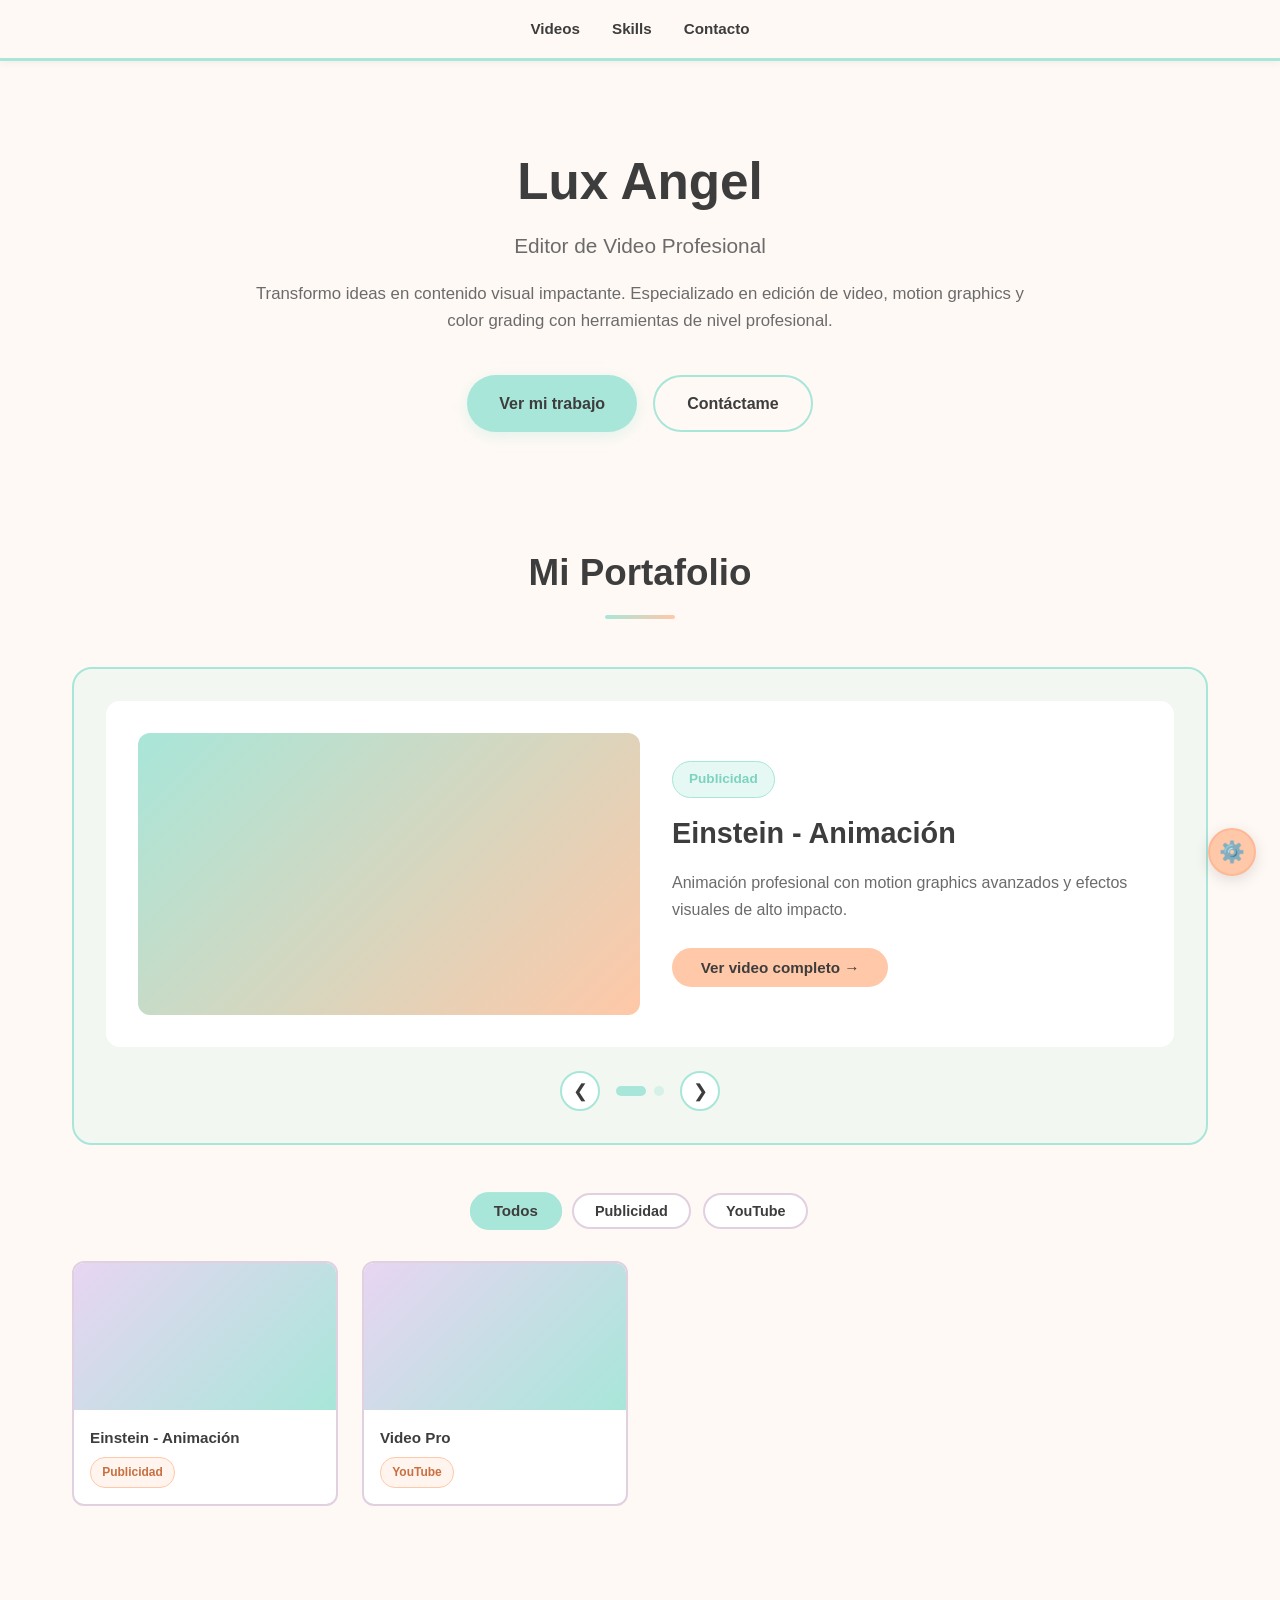
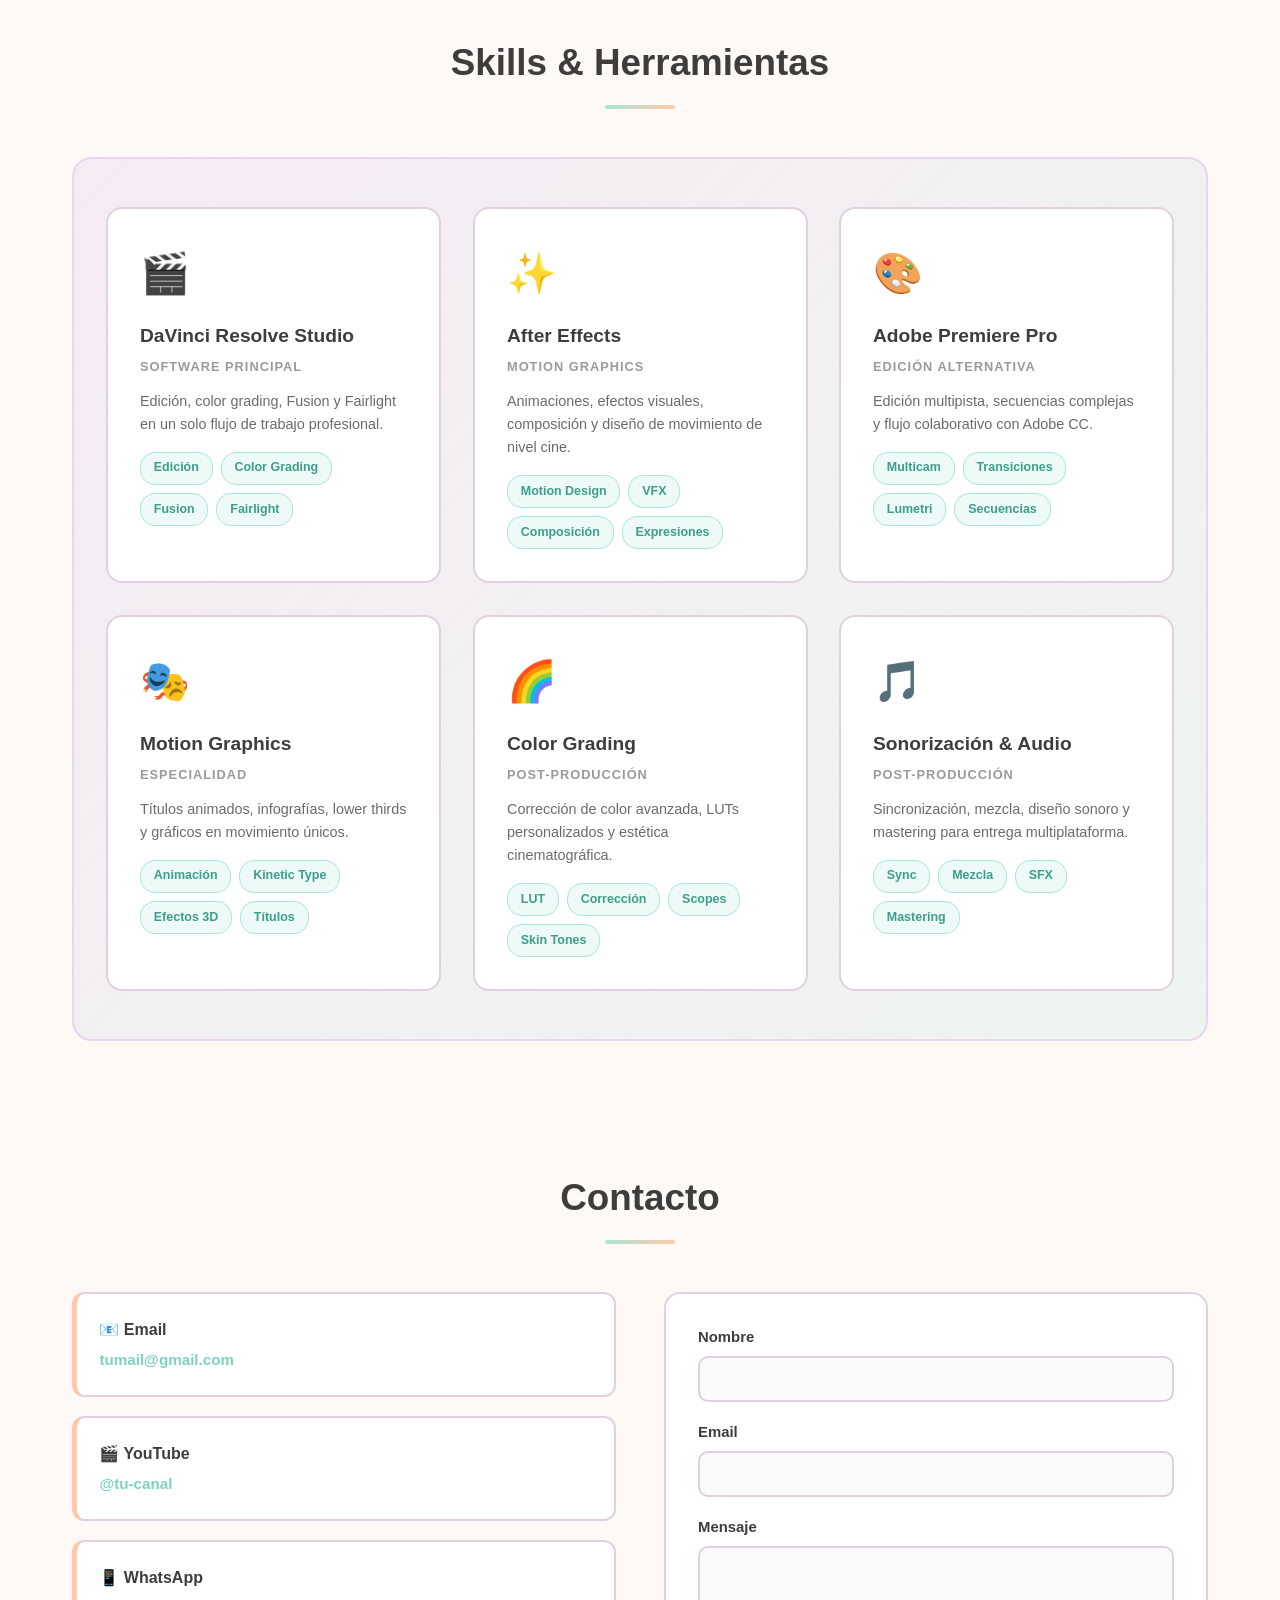
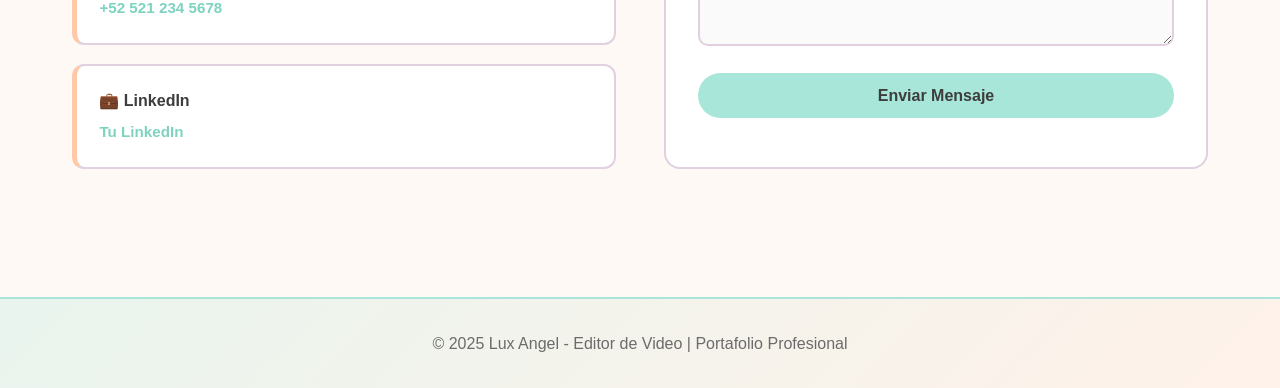
==== Portafolio/Codigo/index.html @ 05aa36b7 "Add files via upload" ====
<!DOCTYPE html>
<html lang="es">
<head>
    <meta charset="UTF-8">
    <meta name="viewport" content="width=device-width, initial-scale=1.0">
    <title>Lux Angel - Editor de Video | Portafolio</title>
    <style>
        * { margin: 0; padding: 0; box-sizing: border-box; }

        :root {
            --mint: #a8e6d9;
            --mint-dark: #7dd3c0;
            --peach: #ffc8a8;
            --peach-dark: #ffb896;
            --lavender: #e8d5f2;
            --lavender-dark: #d4b5e8;
            --text: #3d3d3d;
            --text-light: #6b6b6b;
            --text-lighter: #9a9a9a;
            --border: #e0d0e0;
            --white: #ffffff;
            --bg: #fff9f5;
        }

        html { scroll-behavior: smooth; }

        body {
            font-family: 'Segoe UI', Tahoma, Geneva, Verdana, sans-serif;
            background: var(--bg);
            color: var(--text);
            line-height: 1.6;
        }

        /* ANIMACIONES */
        @keyframes fadeInUp {
            from { opacity: 0; transform: translateY(40px); }
            to   { opacity: 1; transform: translateY(0); }
        }
        @keyframes fadeInLeft {
            from { opacity: 0; transform: translateX(-40px); }
            to   { opacity: 1; transform: translateX(0); }
        }
        @keyframes scaleIn {
            from { opacity: 0; transform: scale(0.85); }
            to   { opacity: 1; transform: scale(1); }
        }
        @keyframes float {
            0%, 100% { transform: translateY(0); }
            50%       { transform: translateY(-8px); }
        }
        @keyframes slideDown {
            from { transform: translateY(-100%); opacity: 0; }
            to   { transform: translateY(0);     opacity: 1; }
        }

        .anim-up    { opacity: 0; }
        .anim-left  { opacity: 0; }
        .anim-scale { opacity: 0; }
        .anim-up.visible    { animation: fadeInUp  0.7s ease-out forwards; }
        .anim-left.visible  { animation: fadeInLeft 0.7s ease-out forwards; }
        .anim-scale.visible { animation: scaleIn   0.7s ease-out forwards; }

        /* NAV */
        nav {
            position: sticky; top: 0;
            background: rgba(255,249,245,0.97);
            backdrop-filter: blur(10px);
            padding: 1rem 2rem;
            border-bottom: 3px solid var(--mint);
            z-index: 200;
            box-shadow: 0 2px 8px rgba(0,0,0,0.05);
            animation: slideDown 0.5s ease-out;
        }
        nav ul { list-style: none; display: flex; gap: 2rem; max-width: 1100px; margin: 0 auto; justify-content: center; flex-wrap: wrap; }
        nav a { text-decoration: none; color: var(--text); font-weight: 600; font-size: 0.95rem; position: relative; transition: color 0.3s; }
        nav a:hover { color: var(--mint-dark); }
        nav a::after { content: ''; position: absolute; bottom: -6px; left: 0; width: 0; height: 3px; background: var(--mint-dark); transition: width 0.3s; border-radius: 2px; }
        nav a:hover::after { width: 100%; }

        /* HERO */
        .hero { padding: 5rem 2rem 3rem; text-align: center; max-width: 860px; margin: 0 auto; }
        .hero h1 { font-size: 3.2rem; font-weight: 700; color: var(--text); margin-bottom: 0.4rem; animation: fadeInUp 0.8s ease-out; }
        .hero .subtitle { font-size: 1.3rem; color: var(--text-light); margin-bottom: 1.2rem; animation: fadeInUp 0.8s 0.1s ease-out backwards; }
        .hero p { font-size: 1.05rem; color: var(--text-light); margin-bottom: 2.5rem; animation: fadeInUp 0.8s 0.2s ease-out backwards; }
        .cta-buttons { display: flex; gap: 1rem; justify-content: center; flex-wrap: wrap; animation: fadeInUp 0.8s 0.3s ease-out backwards; }

        .btn { padding: 0.85rem 2rem; border: none; border-radius: 50px; font-size: 1rem; font-weight: 600; cursor: pointer; text-decoration: none; transition: all 0.3s; display: inline-flex; align-items: center; gap: 0.5rem; }
        .btn-primary { background: var(--mint); color: var(--text); box-shadow: 0 4px 15px rgba(168,230,217,0.35); }
        .btn-primary:hover { background: var(--mint-dark); transform: translateY(-3px); box-shadow: 0 8px 25px rgba(125,211,192,0.45); }
        .btn-secondary { background: transparent; border: 2px solid var(--mint); color: var(--text); }
        .btn-secondary:hover { background: var(--mint); transform: translateY(-3px); }

        /* SECCIONES */
        .section-wrap { padding: 4rem 2rem; max-width: 1200px; margin: 0 auto; }
        .section-wrap h2 { font-size: 2.3rem; font-weight: 700; text-align: center; margin-bottom: 3rem; position: relative; padding-bottom: 1rem; color: var(--text); }
        .section-wrap h2::after { content: ''; position: absolute; bottom: 0; left: 50%; transform: translateX(-50%); width: 70px; height: 4px; background: linear-gradient(90deg, var(--mint), var(--peach)); border-radius: 2px; }

        /* SLIDER */
        .slider-container { background: rgba(168,230,217,0.15); border-radius: 20px; padding: 2rem; border: 2px solid var(--mint); margin-bottom: 3rem; }
        .slider-wrapper { overflow: hidden; border-radius: 14px; background: var(--white); }
        .slider { display: flex; transition: transform 0.6s cubic-bezier(0.34,1.2,0.64,1); }
        .slide { min-width: 100%; padding: 2rem; display: flex; gap: 2rem; align-items: center; }

        .slide-media {
            flex: 0 0 50%;
            border-radius: 12px;
            overflow: hidden;
            aspect-ratio: 16/9;
            background: linear-gradient(135deg, var(--mint), var(--peach));
            position: relative;
        }
        .slide-media video,
        .slide-media img {
            width: 100%; height: 100%; object-fit: cover;
            display: block;
        }

        .slide-content { flex: 1; }
        .slide-category { display: inline-block; padding: 0.4rem 1rem; background: rgba(168,230,217,0.3); color: var(--mint-dark); border-radius: 20px; font-size: 0.85rem; font-weight: 600; margin-bottom: 0.8rem; border: 1px solid var(--mint); animation: float 2.5s ease-in-out infinite; }
        .slide-title { font-size: 1.8rem; font-weight: 700; color: var(--text); margin-bottom: 0.8rem; }
        .slide-desc { font-size: 1rem; color: var(--text-light); margin-bottom: 1.5rem; line-height: 1.7; }
        .slide-btn { padding: 0.7rem 1.8rem; background: var(--peach); color: var(--text); border: none; border-radius: 50px; cursor: pointer; font-weight: 600; transition: all 0.3s; text-decoration: none; display: inline-block; font-size: 0.95rem; }
        .slide-btn:hover { background: var(--peach-dark); transform: translateY(-3px); box-shadow: 0 6px 20px rgba(255,200,168,0.35); }

        .slider-controls { display: flex; gap: 1rem; justify-content: center; align-items: center; margin-top: 1.5rem; }
        .s-btn { width: 40px; height: 40px; border: 2px solid var(--mint); background: var(--white); border-radius: 50%; cursor: pointer; font-size: 1.1rem; color: var(--text); transition: all 0.3s; display: flex; align-items: center; justify-content: center; }
        .s-btn:hover { background: var(--mint); transform: scale(1.1); }
        .dots { display: flex; gap: 0.5rem; }
        .dot { width: 10px; height: 10px; border-radius: 50%; background: rgba(168,230,217,0.4); cursor: pointer; transition: all 0.3s; }
        .dot.active { background: var(--mint); width: 30px; border-radius: 5px; }

        /* FILTROS */
        .filters { display: flex; gap: 0.8rem; justify-content: center; flex-wrap: wrap; margin-bottom: 2rem; }
        .filter-btn { padding: 0.5rem 1.3rem; border: 2px solid var(--border); background: var(--white); border-radius: 25px; cursor: pointer; font-weight: 600; color: var(--text); transition: all 0.3s; font-size: 0.9rem; }
        .filter-btn:hover, .filter-btn.active { background: var(--mint); border-color: var(--mint); transform: scale(1.05); }

        /* GRID VIDEOS */
        .videos-grid { display: grid; grid-template-columns: repeat(auto-fill, minmax(250px, 1fr)); gap: 1.5rem; }
        .video-card { background: var(--white); border-radius: 12px; overflow: hidden; cursor: pointer; transition: all 0.35s; border: 2px solid var(--border); }
        .video-card:hover { transform: translateY(-6px); border-color: var(--peach); box-shadow: 0 12px 28px rgba(255,200,168,0.25); }
        .card-media { width: 100%; aspect-ratio: 16/9; background: linear-gradient(135deg, var(--lavender), var(--mint)); overflow: hidden; position: relative; }
        .card-media video,
        .card-media img { width: 100%; height: 100%; object-fit: cover; display: block; transition: transform 0.4s ease; pointer-events: none; }
        .video-card:hover .card-media video,
        .video-card:hover .card-media img { transform: scale(1.07); }
        .card-play { position: absolute; inset: 0; display: flex; align-items: center; justify-content: center; background: rgba(0,0,0,0); transition: background 0.3s; }
        .card-play::after { content: '▶'; font-size: 2rem; color: white; opacity: 0; transition: all 0.3s cubic-bezier(0.34,1.56,0.64,1); transform: scale(0.5); }
        .video-card:hover .card-play { background: rgba(0,0,0,0.25); }
        .video-card:hover .card-play::after { opacity: 1; transform: scale(1); }
        .card-info { padding: 1rem; }
        .card-title { font-weight: 600; color: var(--text); margin-bottom: 0.4rem; font-size: 0.95rem; }
        .card-tag { display: inline-block; padding: 0.3rem 0.7rem; background: rgba(255,200,168,0.2); color: #c87040; border-radius: 15px; font-size: 0.75rem; font-weight: 600; border: 1px solid var(--peach); }

        /* SKILLS */
        .skills-bg { background: linear-gradient(135deg, rgba(232,213,242,0.4), rgba(168,230,217,0.2)); border-radius: 20px; padding: 3rem 2rem; border: 2px solid var(--lavender); }
        .skills-grid { display: grid; grid-template-columns: repeat(auto-fit, minmax(270px, 1fr)); gap: 2rem; }
        .skill-card { background: var(--white); padding: 2rem; border-radius: 16px; border: 2px solid var(--border); transition: all 0.3s; }
        .skill-card:hover { transform: translateY(-8px); border-color: var(--lavender-dark); box-shadow: 0 12px 30px rgba(232,213,242,0.4); }
        .sk-icon { font-size: 2.5rem; margin-bottom: 1rem; display: inline-block; animation: float 3s ease-in-out infinite; }
        .sk-title { font-size: 1.2rem; font-weight: 700; color: var(--text); margin-bottom: 0.3rem; }
        .sk-type { font-size: 0.8rem; color: var(--text-lighter); text-transform: uppercase; letter-spacing: 1px; margin-bottom: 0.8rem; font-weight: 600; }
        .sk-desc { color: var(--text-light); font-size: 0.9rem; line-height: 1.6; }
        .tool-list { display: flex; flex-wrap: wrap; gap: 0.5rem; margin-top: 1rem; }
        .tool-tag { background: rgba(168,230,217,0.2); color: #3d9e8a; padding: 0.35rem 0.8rem; border-radius: 15px; font-size: 0.78rem; font-weight: 600; border: 1px solid var(--mint); }

        /* CONTACTO */
        .contact-grid { display: grid; grid-template-columns: 1fr 1fr; gap: 3rem; }
        .contact-list { display: flex; flex-direction: column; gap: 1.2rem; }
        .contact-item { background: var(--white); padding: 1.4rem; border-radius: 12px; border: 2px solid var(--border); border-left: 5px solid var(--peach); transition: all 0.3s; }
        .contact-item:hover { transform: translateX(8px); box-shadow: 0 6px 16px rgba(255,200,168,0.2); }
        .contact-item h3 { color: var(--text); font-size: 1rem; margin-bottom: 0.3rem; }
        .contact-item a { color: var(--mint-dark); text-decoration: none; font-weight: 600; font-size: 0.95rem; }
        .contact-form { background: var(--white); padding: 2rem; border-radius: 16px; border: 2px solid var(--border); }
        .fg { margin-bottom: 1.2rem; }
        .fg label { display: block; margin-bottom: 0.4rem; color: var(--text); font-weight: 600; font-size: 0.93rem; }
        .fg input, .fg textarea { width: 100%; padding: 0.8rem; border: 2px solid var(--border); border-radius: 10px; font-family: inherit; font-size: 0.93rem; background: #fafafa; color: var(--text); transition: all 0.3s; }
        .fg input:focus, .fg textarea:focus { outline: none; border-color: var(--mint); background: white; box-shadow: 0 0 0 3px rgba(168,230,217,0.2); }
        .fg textarea { resize: vertical; min-height: 100px; }
        .form-submit { width: 100%; padding: 0.85rem; background: var(--mint); color: var(--text); border: none; border-radius: 50px; font-weight: 700; cursor: pointer; font-size: 1rem; transition: all 0.3s; }
        .form-submit:hover { background: var(--mint-dark); transform: translateY(-2px); box-shadow: 0 8px 20px rgba(125,211,192,0.3); }

        /* MODAL */
        .modal-overlay { display: none; position: fixed; inset: 0; background: rgba(0,0,0,0.65); z-index: 500; align-items: center; justify-content: center; padding: 1rem; backdrop-filter: blur(4px); }
        .modal-overlay.active { display: flex; animation: fadeInUp 0.35s ease-out; }
        .modal-box { background: var(--white); border-radius: 16px; max-width: 780px; width: 100%; max-height: 90vh; overflow-y: auto; padding: 2rem; box-shadow: 0 24px 60px rgba(0,0,0,0.2); animation: scaleIn 0.4s cubic-bezier(0.34,1.2,0.64,1); }
        .modal-media { width: 100%; aspect-ratio: 16/9; border-radius: 12px; overflow: hidden; margin-bottom: 1.5rem; background: #000; }
        .modal-media video, .modal-media img { width: 100%; height: 100%; object-fit: cover; display: block; }
        .modal-title { font-size: 1.6rem; font-weight: 700; color: var(--text); margin-bottom: 0.6rem; }
        .modal-desc { color: var(--text-light); margin-bottom: 1.5rem; line-height: 1.7; }
        .modal-btns { display: flex; gap: 1rem; flex-wrap: wrap; }
        .btn-close { background: rgba(168,230,217,0.2); color: var(--text); border: 2px solid var(--mint); }
        .btn-close:hover { background: var(--mint); }

        /* FOOTER */
        footer { background: linear-gradient(135deg, rgba(168,230,217,0.25), rgba(255,200,168,0.15)); border-top: 2px solid var(--mint); text-align: center; padding: 2rem; margin-top: 4rem; }
        footer p { color: var(--text-light); font-weight: 500; }

        /* ADMIN TRIGGER */
        .admin-trigger { position: fixed; bottom: 1.5rem; right: 1.5rem; z-index: 300; width: 48px; height: 48px; border-radius: 50%; background: var(--peach); border: 2px solid var(--peach-dark); cursor: pointer; font-size: 1.3rem; display: flex; align-items: center; justify-content: center; box-shadow: 0 4px 15px rgba(0,0,0,0.12); transition: all 0.3s; }
        .admin-trigger:hover { transform: scale(1.1); background: var(--peach-dark); }

        /* ADMIN OVERLAY */
        .admin-overlay { display: none; position: fixed; inset: 0; background: rgba(0,0,0,0.55); z-index: 400; align-items: center; justify-content: center; padding: 1rem; backdrop-filter: blur(4px); }
        .admin-overlay.active { display: flex; animation: fadeInUp 0.35s ease-out; }
        .admin-box { background: var(--white); border-radius: 20px; width: 100%; max-width: 620px; max-height: 90vh; overflow-y: auto; box-shadow: 0 24px 60px rgba(0,0,0,0.2); animation: scaleIn 0.4s cubic-bezier(0.34,1.2,0.64,1); }
        .admin-header { padding: 1.5rem 2rem; border-bottom: 2px solid var(--border); display: flex; align-items: center; justify-content: space-between; background: linear-gradient(135deg, rgba(168,230,217,0.2), rgba(255,200,168,0.15)); border-radius: 20px 20px 0 0; }
        .admin-header h3 { font-size: 1.2rem; font-weight: 700; color: var(--text); }
        .admin-close { background: none; border: none; font-size: 1.5rem; cursor: pointer; color: var(--text-light); transition: color 0.2s; line-height: 1; }
        .admin-close:hover { color: var(--text); }
        .admin-body { padding: 2rem; }

        /* LOGIN */
        .login-form { text-align: center; }
        .login-form p { color: var(--text-light); margin-bottom: 1.5rem; font-size: 0.95rem; }
        .login-form input { width: 100%; padding: 0.85rem; border: 2px solid var(--border); border-radius: 10px; font-size: 1rem; text-align: center; letter-spacing: 3px; margin-bottom: 1rem; color: var(--text); background: #fafafa; transition: all 0.3s; }
        .login-form input:focus { outline: none; border-color: var(--mint); background: white; }
        .login-error { color: #e05a5a; font-size: 0.9rem; margin-bottom: 1rem; display: none; }

        /* TABS ADMIN */
        .admin-tabs { display: flex; border-bottom: 2px solid var(--border); margin-bottom: 1.5rem; }
        .admin-tab { padding: 0.7rem 1.2rem; border: none; background: none; cursor: pointer; font-weight: 600; font-size: 0.9rem; color: var(--text-light); border-bottom: 3px solid transparent; margin-bottom: -2px; transition: all 0.2s; }
        .admin-tab.active { color: var(--mint-dark); border-bottom-color: var(--mint-dark); }

        /* FORMULARIO AGREGAR VIDEO */
        .add-form .fg { margin-bottom: 1.1rem; }
        .add-form label { display: block; margin-bottom: 0.4rem; font-weight: 600; font-size: 0.9rem; color: var(--text); }
        .add-form input, .add-form select, .add-form textarea { width: 100%; padding: 0.75rem; border: 2px solid var(--border); border-radius: 10px; font-family: inherit; font-size: 0.93rem; color: var(--text); background: #fafafa; transition: all 0.3s; }
        .add-form input:focus, .add-form select:focus, .add-form textarea:focus { outline: none; border-color: var(--mint); background: white; }
        .add-form textarea { min-height: 80px; resize: vertical; }
        .add-form .hint { font-size: 0.8rem; color: var(--text-lighter); margin-top: 0.3rem; }
        .btn-add { width: 100%; padding: 0.85rem; background: var(--mint); color: var(--text); border: none; border-radius: 50px; font-weight: 700; cursor: pointer; font-size: 1rem; margin-top: 0.5rem; transition: all 0.3s; }
        .btn-add:hover { background: var(--mint-dark); transform: translateY(-2px); }
        .success-msg { background: rgba(168,230,217,0.3); border: 2px solid var(--mint); border-radius: 10px; padding: 1rem; text-align: center; color: #2d7d6a; font-weight: 600; margin-top: 1rem; display: none; }

        /* LISTA DE VIDEOS EN ADMIN */
        .admin-video-list { display: flex; flex-direction: column; gap: 1rem; }
        .admin-video-item { display: flex; gap: 1rem; align-items: center; padding: 1rem; border: 2px solid var(--border); border-radius: 12px; background: #fafafa; transition: all 0.2s; }
        .admin-video-item:hover { border-color: var(--peach); background: white; }
        .admin-thumb { width: 80px; height: 50px; border-radius: 8px; overflow: hidden; background: linear-gradient(135deg, var(--mint), var(--peach)); flex-shrink: 0; }
        .admin-thumb img, .admin-thumb video { width: 100%; height: 100%; object-fit: cover; display: block; }
        .admin-video-info { flex: 1; min-width: 0; }
        .admin-video-title { font-weight: 600; font-size: 0.9rem; color: var(--text); white-space: nowrap; overflow: hidden; text-overflow: ellipsis; }
        .admin-video-cat { font-size: 0.78rem; color: var(--text-lighter); margin-top: 0.2rem; }
        .btn-delete { background: none; border: 2px solid #f0a0a0; border-radius: 8px; padding: 0.4rem 0.8rem; color: #c05050; font-size: 0.8rem; font-weight: 600; cursor: pointer; flex-shrink: 0; transition: all 0.2s; }
        .btn-delete:hover { background: #fee; border-color: #d05050; }
        .empty-state { text-align: center; color: var(--text-lighter); padding: 2rem; font-size: 0.95rem; }

        /* TIPO VIDEO TABS */
        .type-tabs { display: flex; gap: 0.5rem; margin-bottom: 1rem; }
        .type-tab { flex: 1; padding: 0.6rem; border: 2px solid var(--border); background: white; border-radius: 10px; cursor: pointer; font-weight: 600; font-size: 0.85rem; color: var(--text-light); transition: all 0.2s; text-align: center; }
        .type-tab.active { border-color: var(--mint); background: rgba(168,230,217,0.2); color: var(--mint-dark); }
        .type-section { display: none; }
        .type-section.active { display: block; }

        /* RESPONSIVE */
        @media (max-width: 768px) {
            .hero h1 { font-size: 2.2rem; }
            .slide { flex-direction: column; }
            .slide-media { flex: 0 0 100%; }
            .contact-grid { grid-template-columns: 1fr; }
            .section-wrap h2 { font-size: 1.8rem; }
            nav ul { gap: 1rem; }
        }
    </style>
</head>
<body>

<nav>
    <ul>
        <li><a href="#videos">Videos</a></li>
        <li><a href="#skills">Skills</a></li>
        <li><a href="#contacto">Contacto</a></li>
    </ul>
</nav>

<!-- HERO -->
<div class="hero">
    <h1>Lux Angel</h1>
    <p class="subtitle">Editor de Video Profesional</p>
    <p>Transformo ideas en contenido visual impactante. Especializado en edición de video, motion graphics y color grading con herramientas de nivel profesional.</p>
    <div class="cta-buttons">
        <a href="#videos" class="btn btn-primary">Ver mi trabajo</a>
        <a href="#contacto" class="btn btn-secondary">Contáctame</a>
    </div>
</div>

<!-- PORTAFOLIO -->
<div class="section-wrap" id="videos">
    <h2 class="anim-up">Mi Portafolio</h2>

    <!-- SLIDER -->
    <div class="slider-container anim-up">
        <div class="slider-wrapper">
            <div class="slider" id="slider"></div>
        </div>
        <div class="slider-controls">
            <button class="s-btn" id="prevBtn">❮</button>
            <div class="dots" id="dots"></div>
            <button class="s-btn" id="nextBtn">❯</button>
        </div>
    </div>

    <!-- GRID -->
    <div class="filters" id="filters"></div>
    <div class="videos-grid" id="videosGrid"></div>
</div>

<!-- SKILLS -->
<div class="section-wrap" id="skills">
    <h2 class="anim-up">Skills & Herramientas</h2>
    <div class="skills-bg">
        <div class="skills-grid" id="skillsGrid"></div>
    </div>
</div>

<!-- CONTACTO -->
<div class="section-wrap" id="contacto">
    <h2 class="anim-up">Contacto</h2>
    <div class="contact-grid">
        <div class="contact-list">
            <div class="contact-item anim-left">
                <h3>📧 Email</h3>
                <a href="mailto:tumail@gmail.com">tumail@gmail.com</a>
            </div>
            <div class="contact-item anim-left">
                <h3>🎬 YouTube</h3>
                <a href="https://youtube.com" target="_blank">@tu-canal</a>
            </div>
            <div class="contact-item anim-left">
                <h3>📱 WhatsApp</h3>
                <a href="https://wa.me/525212345678" target="_blank">+52 521 234 5678</a>
            </div>
            <div class="contact-item anim-left">
                <h3>💼 LinkedIn</h3>
                <a href="https://linkedin.com" target="_blank">Tu LinkedIn</a>
            </div>
        </div>
        <form class="contact-form" id="contactForm">
            <div class="fg"><label>Nombre</label><input type="text" id="nombre" required></div>
            <div class="fg"><label>Email</label><input type="email" id="emailField" required></div>
            <div class="fg"><label>Mensaje</label><textarea id="mensaje" required></textarea></div>
            <button type="submit" class="form-submit">Enviar Mensaje</button>
        </form>
    </div>
</div>

<!-- MODAL -->
<div class="modal-overlay" id="modal">
    <div class="modal-box">
        <div class="modal-media" id="modalMedia"></div>
        <h2 class="modal-title" id="modalTitle"></h2>
        <p class="modal-desc" id="modalDesc"></p>
        <div class="modal-btns">
            <button class="btn btn-close" id="closeBtn">Cerrar</button>
        </div>
    </div>
</div>

<footer>
    <p>© 2025 Lux Angel - Editor de Video | Portafolio Profesional</p>
</footer>

<!-- BOTÓN ADMIN -->
<button class="admin-trigger" id="adminTrigger" title="Panel de administración">⚙️</button>

<!-- PANEL ADMIN -->
<div class="admin-overlay" id="adminOverlay">
    <div class="admin-box">
        <div class="admin-header">
            <h3 id="adminHeaderTitle">🔐 Panel de administración</h3>
            <button class="admin-close" id="adminClose">✕</button>
        </div>
        <div class="admin-body">
            <!-- LOGIN -->
            <div id="loginSection">
                <div class="login-form">
                    <p>Ingresa tu contraseña para administrar el portafolio</p>
                    <input type="password" id="pwdInput" placeholder="Contraseña">
                    <div class="login-error" id="loginError">Contraseña incorrecta. Intenta de nuevo.</div>
                    <button class="btn-add" id="loginBtn">Entrar</button>
                </div>
            </div>
            <!-- PANEL -->
            <div id="adminPanel" style="display:none;">
                <div class="admin-tabs">
                    <button class="admin-tab active" data-tab="add">➕ Agregar video</button>
                    <button class="admin-tab" data-tab="manage">🎬 Mis videos</button>
                </div>
                <!-- TAB AGREGAR -->
                <div id="tab-add">
                    <div class="type-tabs">
                        <div class="type-tab active" data-type="youtube">🔗 Link de YouTube</div>
                        <div class="type-tab" data-type="vimeo">🔗 Link de Vimeo</div>
                    </div>
                    <div class="type-section active" id="type-youtube">
                        <div class="add-form">
                            <div class="fg"><label>Link de YouTube</label><input type="url" id="ytUrl" placeholder="https://www.youtube.com/watch?v=..."><div class="hint">Pega el link completo de tu video</div></div>
                            <div class="fg"><label>Título</label><input type="text" id="ytTitle" placeholder="Ej: Campaña publicitaria 2025"></div>
                            <div class="fg"><label>Descripción</label><textarea id="ytDesc" placeholder="Describe brevemente el video..."></textarea></div>
                            <div class="fg"><label>Categoría</label><select id="ytCat"><option value="youtube">YouTube</option><option value="publicidad">Publicidad</option><option value="redes">Redes Sociales</option><option value="educativo">Educativo</option></select></div>
                            <button class="btn-add" id="addYtBtn">Agregar al portafolio ✓</button>
                            <div class="success-msg" id="ytSuccess">¡Video agregado! Ya aparece en tu portafolio.</div>
                        </div>
                    </div>
                    <div class="type-section" id="type-vimeo">
                        <div class="add-form">
                            <div class="fg"><label>Link de Vimeo</label><input type="url" id="vmUrl" placeholder="https://vimeo.com/..."><div class="hint">Pega el link completo de tu video</div></div>
                            <div class="fg"><label>Título</label><input type="text" id="vmTitle" placeholder="Ej: Motion graphics corporativo"></div>
                            <div class="fg"><label>Descripción</label><textarea id="vmDesc" placeholder="Describe brevemente el video..."></textarea></div>
                            <div class="fg"><label>Categoría</label><select id="vmCat"><option value="publicidad">Publicidad</option><option value="youtube">YouTube</option><option value="redes">Redes Sociales</option><option value="educativo">Educativo</option></select></div>
                            <button class="btn-add" id="addVmBtn">Agregar al portafolio ✓</button>
                            <div class="success-msg" id="vmSuccess">¡Video agregado! Ya aparece en tu portafolio.</div>
                        </div>
                    </div>
                </div>
                <!-- TAB ADMINISTRAR -->
                <div id="tab-manage" style="display:none;">
                    <div class="admin-video-list" id="adminVideoList"></div>
                </div>
            </div>
        </div>
    </div>
</div>

<script>
    // ─── DATOS ───────────────────────────────────────────────────────────────
    // Los videos locales se sirven desde la misma carpeta del HTML
    const videos = [
        {
            id: 1,
            title: 'Einstein - Animación',
            category: 'publicidad',
            src: 'einstein.mov',
            type: 'video',
            mime: 'video/quicktime',
            description: 'Animación profesional con motion graphics avanzados y efectos visuales de alto impacto.'
        },
        {
            id: 2,
            title: 'Video Pro',
            category: 'youtube',
            src: 'video_pro.mp4',
            type: 'video',
            mime: 'video/mp4',
            description: 'Producción audiovisual profesional con color grading, edición dinámica y sonorización.'
        }
    ];

    const skills = [
        { icon: '🎬', title: 'DaVinci Resolve Studio', type: 'Software Principal',   desc: 'Edición, color grading, Fusion y Fairlight en un solo flujo de trabajo profesional.', tools: ['Edición', 'Color Grading', 'Fusion', 'Fairlight'] },
        { icon: '✨', title: 'After Effects',           type: 'Motion Graphics',      desc: 'Animaciones, efectos visuales, composición y diseño de movimiento de nivel cine.', tools: ['Motion Design', 'VFX', 'Composición', 'Expresiones'] },
        { icon: '🎨', title: 'Adobe Premiere Pro',      type: 'Edición Alternativa',  desc: 'Edición multipista, secuencias complejas y flujo colaborativo con Adobe CC.', tools: ['Multicam', 'Transiciones', 'Lumetri', 'Secuencias'] },
        { icon: '🎭', title: 'Motion Graphics',         type: 'Especialidad',         desc: 'Títulos animados, infografías, lower thirds y gráficos en movimiento únicos.', tools: ['Animación', 'Kinetic Type', 'Efectos 3D', 'Títulos'] },
        { icon: '🌈', title: 'Color Grading',           type: 'Post-producción',      desc: 'Corrección de color avanzada, LUTs personalizados y estética cinematográfica.', tools: ['LUT', 'Corrección', 'Scopes', 'Skin Tones'] },
        { icon: '🎵', title: 'Sonorización & Audio',    type: 'Post-producción',      desc: 'Sincronización, mezcla, diseño sonoro y mastering para entrega multiplataforma.', tools: ['Sync', 'Mezcla', 'SFX', 'Mastering'] }
    ];

    const CATEGORIES = { todos: 'Todos', youtube: 'YouTube', publicidad: 'Publicidad', redes: 'Redes Sociales', educativo: 'Educativo' };

    let currentSlide = 0;

    // ─── HELPERS ─────────────────────────────────────────────────────────────
    function mediaEl(video, controls = false) {
        if (video.type === 'video') {
            return `<video ${controls ? 'controls' : ''} muted playsinline preload="metadata" style="width:100%;height:100%;object-fit:cover;display:block;">
                        <source src="${video.src}" type="${video.mime}">
                    </video>`;
        }
        return `<img src="${video.src}" alt="${video.title}" style="width:100%;height:100%;object-fit:cover;display:block;">`;
    }

    // ─── SLIDER ──────────────────────────────────────────────────────────────
    function renderSlider() {
        document.getElementById('slider').innerHTML = videos.map(v => `
            <div class="slide">
                <div class="slide-media">${mediaEl(v)}</div>
                <div class="slide-content">
                    <span class="slide-category">${CATEGORIES[v.category] || v.category}</span>
                    <h3 class="slide-title">${v.title}</h3>
                    <p class="slide-desc">${v.description}</p>
                    <button class="slide-btn" onclick="openModal(${v.id})">Ver video completo →</button>
                </div>
            </div>`).join('');

        document.getElementById('dots').innerHTML = videos.map((_, i) =>
            `<div class="dot ${i === 0 ? 'active' : ''}" data-i="${i}"></div>`).join('');

        updateSlider();
    }

    function updateSlider() {
        document.getElementById('slider').style.transform = `translateX(-${currentSlide * 100}%)`;
        document.querySelectorAll('.dot').forEach((d, i) => d.classList.toggle('active', i === currentSlide));
    }

    document.getElementById('nextBtn').onclick = () => { currentSlide = (currentSlide + 1) % videos.length; updateSlider(); };
    document.getElementById('prevBtn').onclick = () => { currentSlide = (currentSlide - 1 + videos.length) % videos.length; updateSlider(); };
    document.getElementById('dots').addEventListener('click', e => {
        if (e.target.dataset.i !== undefined) { currentSlide = +e.target.dataset.i; updateSlider(); }
    });

    // ─── FILTROS + GRID ───────────────────────────────────────────────────────
    function renderFilters() {
        const cats = ['todos', ...new Set(videos.map(v => v.category))];
        document.getElementById('filters').innerHTML = cats.map(c =>
            `<button class="filter-btn ${c === 'todos' ? 'active' : ''}" data-cat="${c}">${CATEGORIES[c] || c}</button>`
        ).join('');
    }

    function renderGrid(cat = 'todos') {
        const list = cat === 'todos' ? videos : videos.filter(v => v.category === cat);
        document.getElementById('videosGrid').innerHTML = list.map((v, i) => `
            <div class="video-card anim-scale" style="animation-delay:${i * 0.1}s" data-id="${v.id}">
                <div class="card-media">
                    ${mediaEl(v)}
                    <div class="card-play"></div>
                </div>
                <div class="card-info">
                    <div class="card-title">${v.title}</div>
                    <span class="card-tag">${CATEGORIES[v.category] || v.category}</span>
                </div>
            </div>`).join('');

        // Observar nuevas cards
        document.querySelectorAll('.anim-scale').forEach(el => observer.observe(el));
    }

    document.getElementById('filters').addEventListener('click', e => {
        const btn = e.target.closest('.filter-btn');
        if (!btn) return;
        document.querySelectorAll('.filter-btn').forEach(b => b.classList.remove('active'));
        btn.classList.add('active');
        renderGrid(btn.dataset.cat);
    });

    document.getElementById('videosGrid').addEventListener('click', e => {
        const card = e.target.closest('.video-card');
        if (card) openModal(+card.dataset.id);
    });

    // ─── MODAL ───────────────────────────────────────────────────────────────
    function openModal(id) {
        const v = videos.find(x => x.id === id);
        if (!v) return;
        document.getElementById('modalTitle').textContent = v.title;
        document.getElementById('modalDesc').textContent  = v.description;
        document.getElementById('modalMedia').innerHTML   = mediaEl(v, true);
        // Autoplay si es video
        const vid = document.querySelector('#modalMedia video');
        if (vid) { vid.muted = false; vid.play().catch(() => {}); }
        document.getElementById('modal').classList.add('active');
    }

    function closeModal() {
        const vid = document.querySelector('#modalMedia video');
        if (vid) vid.pause();
        document.getElementById('modal').classList.remove('active');
        document.getElementById('modalMedia').innerHTML = '';
    }

    document.getElementById('closeBtn').onclick = closeModal;
    document.getElementById('modal').addEventListener('click', e => { if (e.target === e.currentTarget) closeModal(); });

    // ─── SKILLS ──────────────────────────────────────────────────────────────
    function renderSkills() {
        document.getElementById('skillsGrid').innerHTML = skills.map((s, i) => `
            <div class="skill-card anim-scale" style="animation-delay:${i * 0.1}s">
                <span class="sk-icon">${s.icon}</span>
                <h3 class="sk-title">${s.title}</h3>
                <div class="sk-type">${s.type}</div>
                <p class="sk-desc">${s.desc}</p>
                <div class="tool-list">${s.tools.map(t => `<span class="tool-tag">${t}</span>`).join('')}</div>
            </div>`).join('');
        document.querySelectorAll('#skillsGrid .anim-scale').forEach(el => observer.observe(el));
    }

    // ─── CONTACTO ────────────────────────────────────────────────────────────
    document.getElementById('contactForm').addEventListener('submit', e => {
        e.preventDefault();
        const n = document.getElementById('nombre').value;
        const em = document.getElementById('emailField').value;
        const m = document.getElementById('mensaje').value;
        window.location.href = `mailto:tumail@gmail.com?subject=Mensaje de ${encodeURIComponent(n)}&body=De: ${encodeURIComponent(em)}%0A%0A${encodeURIComponent(m)}`;
    });

    // ─── SCROLL OBSERVER ─────────────────────────────────────────────────────
    const observer = new IntersectionObserver(entries => {
        entries.forEach(e => { if (e.isIntersecting) { e.target.classList.add('visible'); observer.unobserve(e.target); } });
    }, { threshold: 0.1, rootMargin: '0px 0px -40px 0px' });

    document.querySelectorAll('.anim-up, .anim-left, .anim-scale').forEach(el => observer.observe(el));

    // ─── AUTO-SLIDER ─────────────────────────────────────────────────────────
    setInterval(() => { currentSlide = (currentSlide + 1) % videos.length; updateSlider(); }, 9000);

    // ─── INIT ─────────────────────────────────────────────────────────────────
    renderSlider();
    renderFilters();
    renderGrid();
    renderSkills();

    // ══════════════════════════════════════════════════════════════════════════
    // PANEL ADMIN
    // Contraseña: cámbiala aquí cuando lo subas a GitHub
    const ADMIN_PASSWORD = 'luxangel2025';
    const STORAGE_KEY    = 'lux_extra_videos';

    // Cargar videos extras guardados en localStorage
    function loadExtraVideos() {
        try {
            const saved = localStorage.getItem(STORAGE_KEY);
            if (saved) {
                const extras = JSON.parse(saved);
                extras.forEach(v => { if (!videos.find(x => x.id === v.id)) videos.push(v); });
            }
        } catch(e) {}
    }

    function saveExtraVideos() {
        const extras = videos.filter(v => v.source === 'admin');
        localStorage.setItem(STORAGE_KEY, JSON.stringify(extras));
    }

    function getYtId(url) {
        const m = url.match(/(?:v=|youtu\.be\/|embed\/)([A-Za-z0-9_-]{11})/);
        return m ? m[1] : null;
    }

    function getVimeoId(url) {
        const m = url.match(/vimeo\.com\/(\d+)/);
        return m ? m[1] : null;
    }

    function refreshAll() {
        renderSlider();
        renderFilters();
        renderGrid();
    }

    // ── LOGIN ──
    document.getElementById('adminTrigger').onclick = () => {
        document.getElementById('adminOverlay').classList.add('active');
    };
    document.getElementById('adminClose').onclick = closeAdmin;
    document.getElementById('adminOverlay').addEventListener('click', e => {
        if (e.target === e.currentTarget) closeAdmin();
    });

    function closeAdmin() {
        document.getElementById('adminOverlay').classList.remove('active');
    }

    document.getElementById('loginBtn').onclick = () => {
        const pwd = document.getElementById('pwdInput').value;
        if (pwd === ADMIN_PASSWORD) {
            document.getElementById('loginSection').style.display = 'none';
            document.getElementById('adminPanel').style.display   = 'block';
            document.getElementById('adminHeaderTitle').textContent = '⚙️ Panel de administración';
            document.getElementById('loginError').style.display = 'none';
            document.getElementById('pwdInput').value = '';
            renderAdminList();
        } else {
            document.getElementById('loginError').style.display = 'block';
        }
    };

    document.getElementById('pwdInput').addEventListener('keydown', e => {
        if (e.key === 'Enter') document.getElementById('loginBtn').click();
    });

    // ── TABS PRINCIPALES ──
    document.querySelectorAll('.admin-tab').forEach(tab => {
        tab.addEventListener('click', () => {
            document.querySelectorAll('.admin-tab').forEach(t => t.classList.remove('active'));
            tab.classList.add('active');
            const name = tab.dataset.tab;
            document.getElementById('tab-add').style.display    = name === 'add'    ? 'block' : 'none';
            document.getElementById('tab-manage').style.display = name === 'manage' ? 'block' : 'none';
            if (name === 'manage') renderAdminList();
        });
    });

    // ── TYPE TABS (YouTube / Vimeo) ──
    document.querySelectorAll('.type-tab').forEach(tab => {
        tab.addEventListener('click', () => {
            document.querySelectorAll('.type-tab').forEach(t => t.classList.remove('active'));
            document.querySelectorAll('.type-section').forEach(s => s.classList.remove('active'));
            tab.classList.add('active');
            document.getElementById('type-' + tab.dataset.type).classList.add('active');
        });
    });

    // ── AGREGAR YOUTUBE ──
    document.getElementById('addYtBtn').onclick = () => {
        const url   = document.getElementById('ytUrl').value.trim();
        const title = document.getElementById('ytTitle').value.trim();
        const desc  = document.getElementById('ytDesc').value.trim();
        const cat   = document.getElementById('ytCat').value;
        if (!url || !title) { alert('Por favor completa el link y el título.'); return; }
        const ytId = getYtId(url);
        if (!ytId) { alert('No reconozco ese link de YouTube. Asegúrate de pegar el link completo.'); return; }

        const newVideo = {
            id:          Date.now(),
            title,
            category:   cat,
            src:        `https://www.youtube.com/embed/${ytId}`,
            thumbnail:  `https://img.youtube.com/vi/${ytId}/hqdefault.jpg`,
            type:       'youtube',
            description: desc || 'Video de YouTube.',
            source:     'admin'
        };

        videos.push(newVideo);
        saveExtraVideos();
        refreshAll();

        document.getElementById('ytUrl').value = '';
        document.getElementById('ytTitle').value = '';
        document.getElementById('ytDesc').value = '';
        const msg = document.getElementById('ytSuccess');
        msg.style.display = 'block';
        setTimeout(() => msg.style.display = 'none', 3000);
    };

    // ── AGREGAR VIMEO ──
    document.getElementById('addVmBtn').onclick = () => {
        const url   = document.getElementById('vmUrl').value.trim();
        const title = document.getElementById('vmTitle').value.trim();
        const desc  = document.getElementById('vmDesc').value.trim();
        const cat   = document.getElementById('vmCat').value;
        if (!url || !title) { alert('Por favor completa el link y el título.'); return; }
        const vmId = getVimeoId(url);
        if (!vmId) { alert('No reconozco ese link de Vimeo. Asegúrate de pegar el link completo.'); return; }

        const newVideo = {
            id:          Date.now(),
            title,
            category:   cat,
            src:        `https://player.vimeo.com/video/${vmId}`,
            thumbnail:  `https://vumbnail.com/${vmId}.jpg`,
            type:       'vimeo',
            description: desc || 'Video de Vimeo.',
            source:     'admin'
        };

        videos.push(newVideo);
        saveExtraVideos();
        refreshAll();

        document.getElementById('vmUrl').value = '';
        document.getElementById('vmTitle').value = '';
        document.getElementById('vmDesc').value = '';
        const msg = document.getElementById('vmSuccess');
        msg.style.display = 'block';
        setTimeout(() => msg.style.display = 'none', 3000);
    };

    // ── LISTA EN ADMIN ──
    function renderAdminList() {
        const el = document.getElementById('adminVideoList');
        if (!videos.length) {
            el.innerHTML = '<div class="empty-state">No hay videos todavía.</div>';
            return;
        }
        el.innerHTML = videos.map(v => {
            const thumb = v.thumbnail
                ? `<img src="${v.thumbnail}" alt="${v.title}">`
                : (v.type === 'video' ? `<video src="${v.src}" muted preload="metadata"></video>` : '');
            const deletable = v.source === 'admin';
            return `
            <div class="admin-video-item">
                <div class="admin-thumb">${thumb}</div>
                <div class="admin-video-info">
                    <div class="admin-video-title">${v.title}</div>
                    <div class="admin-video-cat">${CATEGORIES[v.category] || v.category} · ${v.type}</div>
                </div>
                ${deletable ? `<button class="btn-delete" data-id="${v.id}">Eliminar</button>` : '<span style="font-size:0.75rem;color:var(--text-lighter);flex-shrink:0;">Fijo</span>'}
            </div>`;
        }).join('');

        el.querySelectorAll('.btn-delete').forEach(btn => {
            btn.addEventListener('click', () => {
                const id = +btn.dataset.id;
                const idx = videos.findIndex(v => v.id === id);
                if (idx !== -1) {
                    videos.splice(idx, 1);
                    saveExtraVideos();
                    refreshAll();
                    renderAdminList();
                }
            });
        });
    }

    // Actualizar mediaEl para soportar iframes de YouTube/Vimeo
    const _mediaElOrig = mediaEl;
    window.mediaEl = function(video, controls = false) {
        if (video.type === 'youtube' || video.type === 'vimeo') {
            if (controls) {
                return `<iframe src="${video.src}?autoplay=1" frameborder="0" allow="autoplay; fullscreen" allowfullscreen style="width:100%;height:100%;display:block;"></iframe>`;
            }
            return `<img src="${video.thumbnail}" alt="${video.title}" style="width:100%;height:100%;object-fit:cover;display:block;">`;
        }
        return _mediaElOrig(video, controls);
    };

    // Cargar extras y refrescar
    loadExtraVideos();
    refreshAll();
    // ══════════════════════════════════════════════════════════════════════════
</script>
</body>
</html>
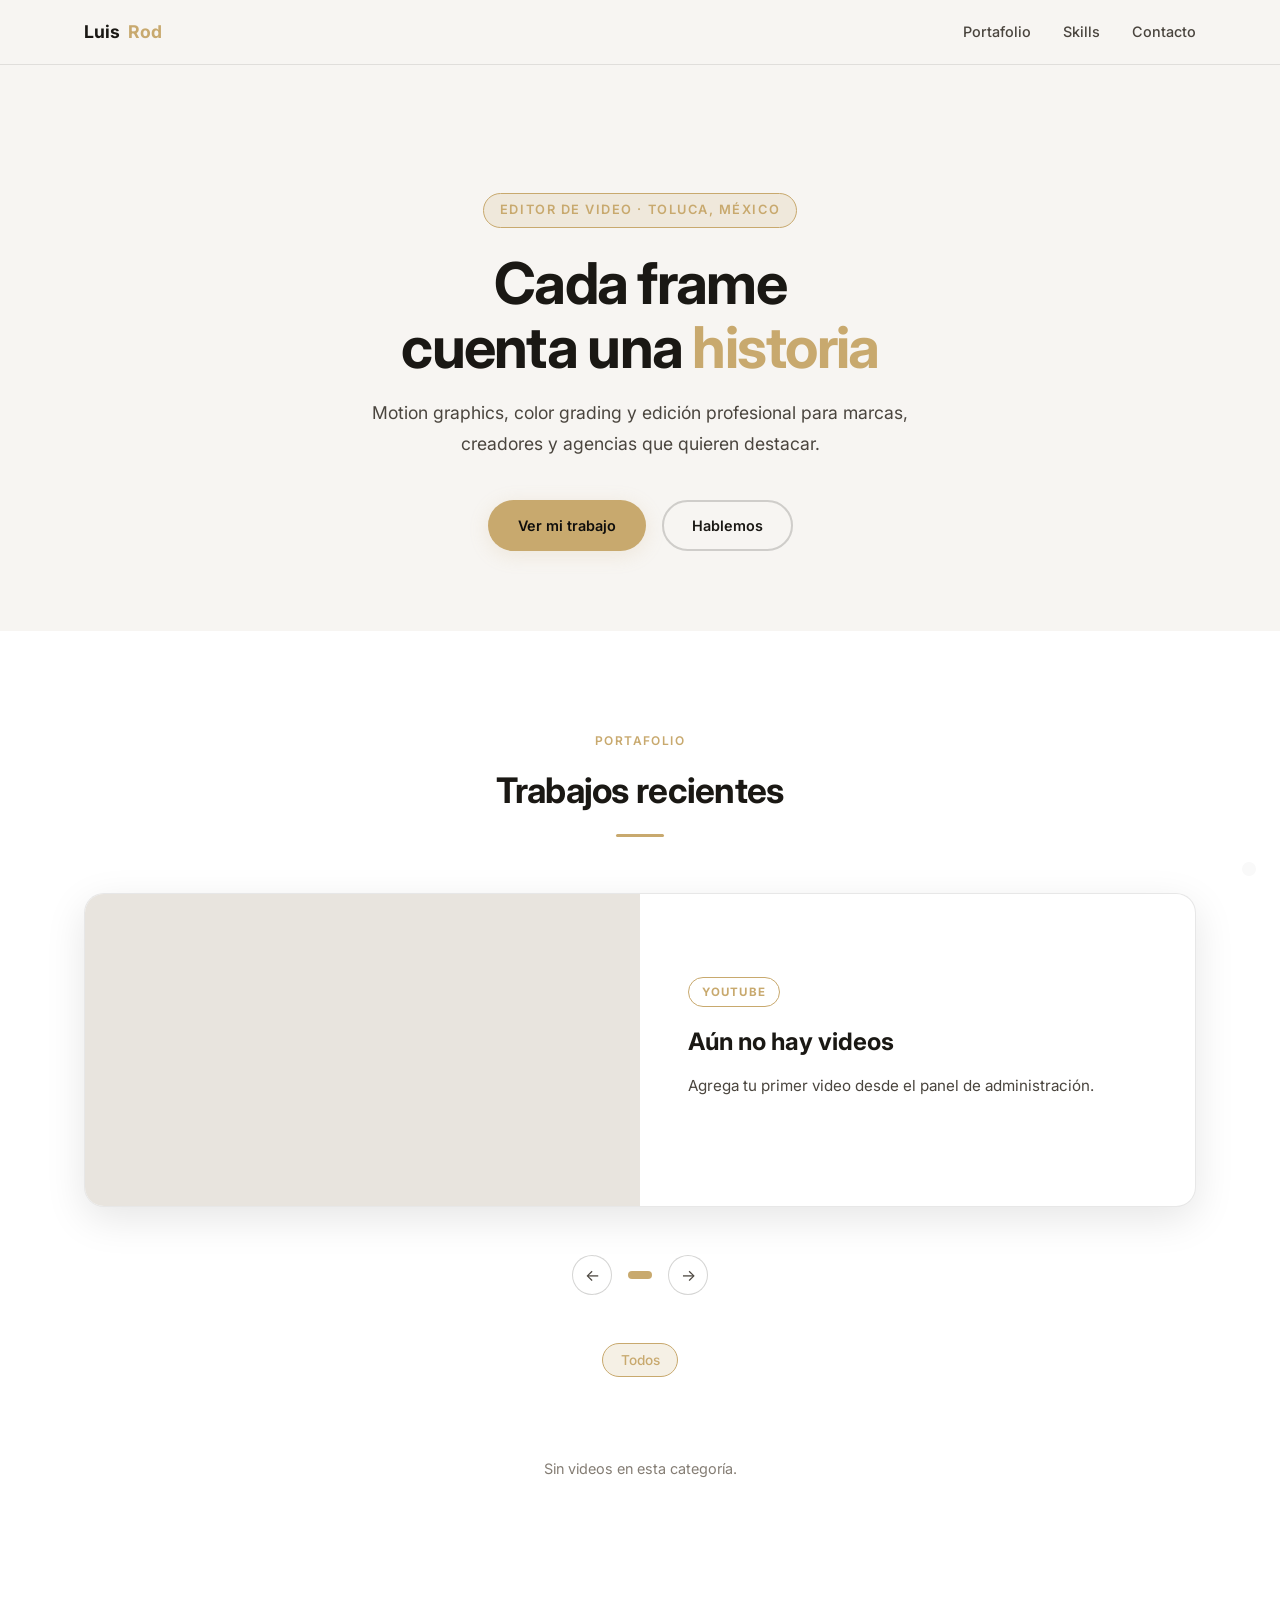
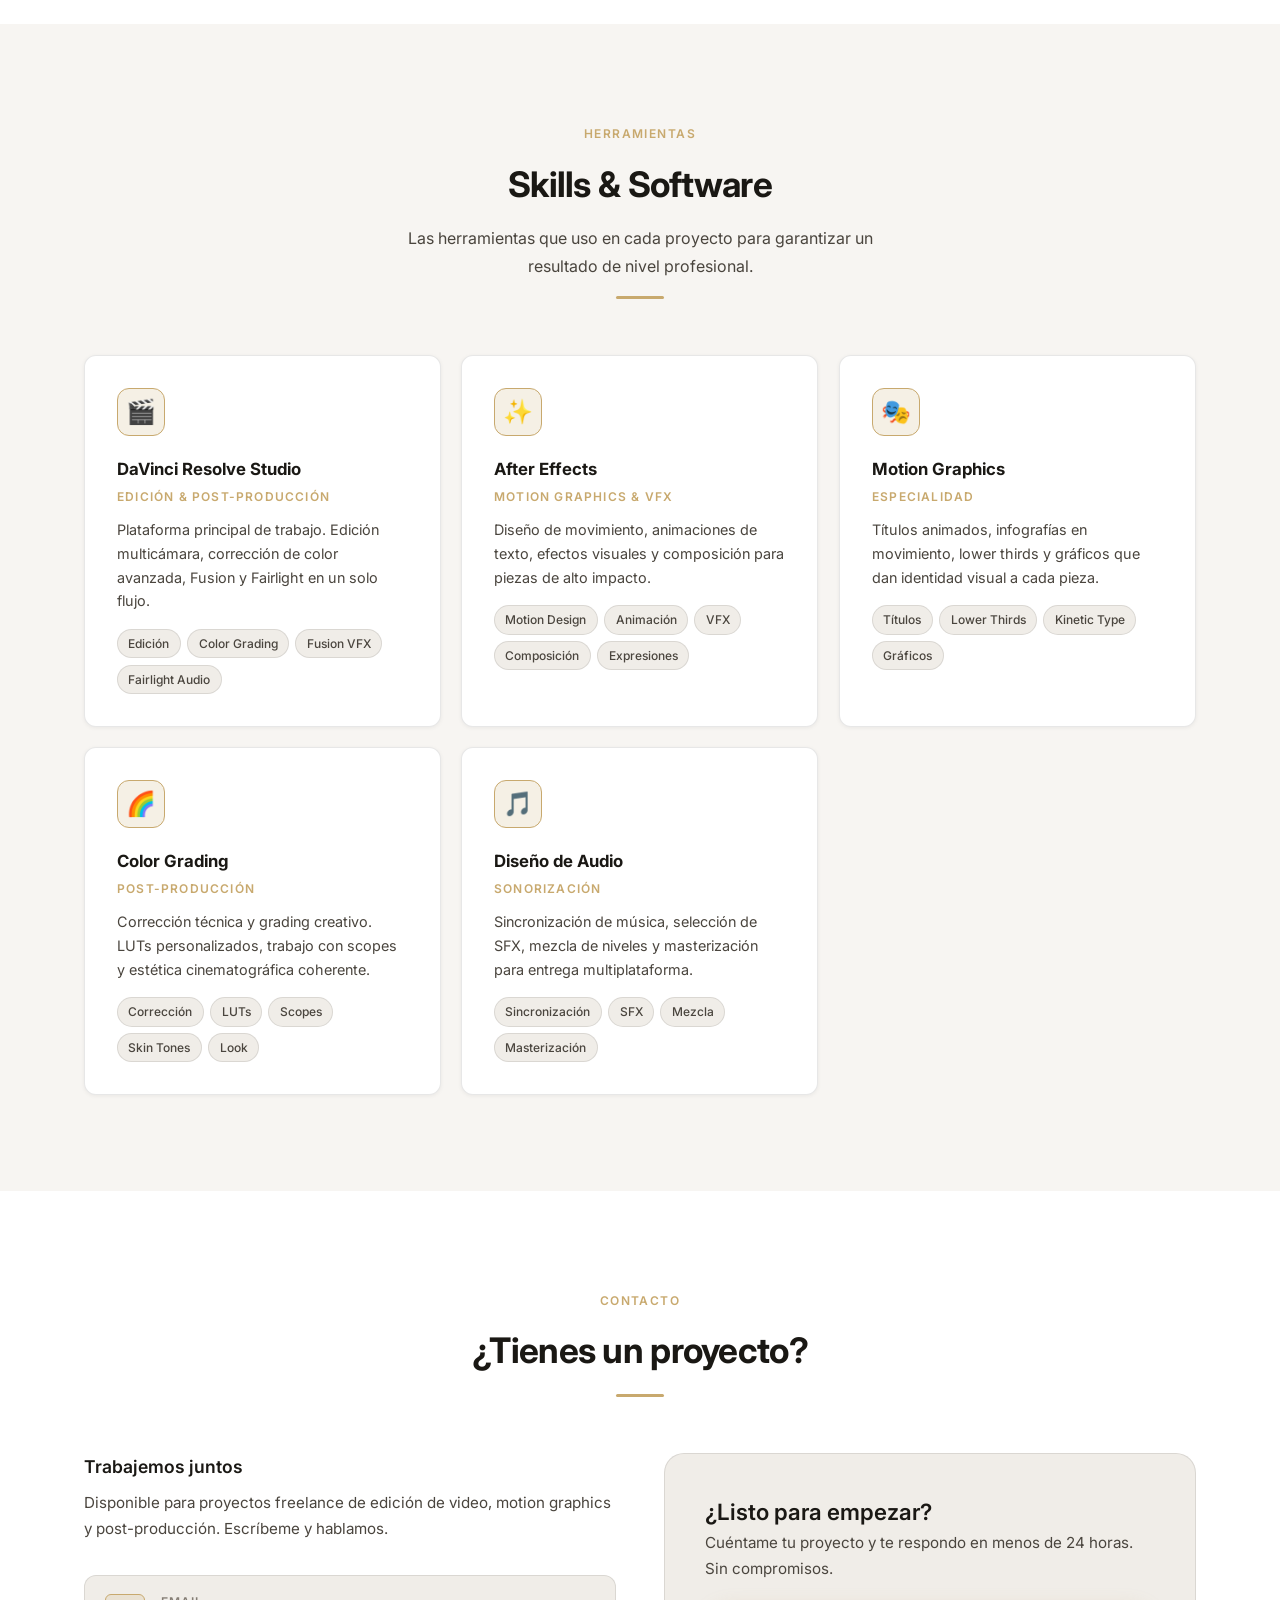
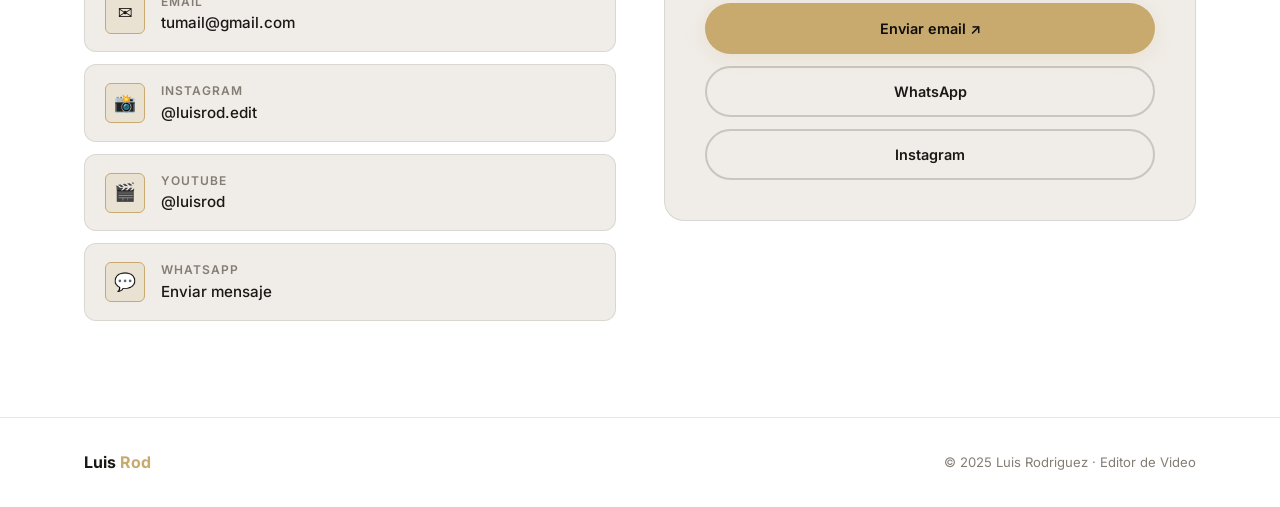
==== commit 376e5134: "Add files via upload" ====
--- a/Portafolio/Codigo/index.html
+++ b/Portafolio/Codigo/index.html
@@ -3,812 +3,1324 @@
 <head>
     <meta charset="UTF-8">
     <meta name="viewport" content="width=device-width, initial-scale=1.0">
-    <title>Lux Angel - Editor de Video | Portafolio</title>
+    <meta name="description" content="Luis Rod — Editor de Video profesional. Motion graphics, color grading y edición para YouTube, publicidad y redes sociales.">
+    <title>Luis Rod — Editor de Video</title>
+    <link rel="preconnect" href="https://fonts.googleapis.com">
+    <link rel="preconnect" href="https://fonts.gstatic.com" crossorigin>
+    <link href="https://fonts.googleapis.com/css2?family=Inter:wght@400;500;600;700&display=swap" rel="stylesheet">
     <style>
-        * { margin: 0; padding: 0; box-sizing: border-box; }
-
-        :root {
-            --mint: #a8e6d9;
-            --mint-dark: #7dd3c0;
-            --peach: #ffc8a8;
-            --peach-dark: #ffb896;
-            --lavender: #e8d5f2;
-            --lavender-dark: #d4b5e8;
-            --text: #3d3d3d;
-            --text-light: #6b6b6b;
-            --text-lighter: #9a9a9a;
-            --border: #e0d0e0;
-            --white: #ffffff;
-            --bg: #fff9f5;
-        }
-
-        html { scroll-behavior: smooth; }
-
-        body {
-            font-family: 'Segoe UI', Tahoma, Geneva, Verdana, sans-serif;
-            background: var(--bg);
-            color: var(--text);
-            line-height: 1.6;
-        }
-
-        /* ANIMACIONES */
-        @keyframes fadeInUp {
-            from { opacity: 0; transform: translateY(40px); }
-            to   { opacity: 1; transform: translateY(0); }
-        }
-        @keyframes fadeInLeft {
-            from { opacity: 0; transform: translateX(-40px); }
-            to   { opacity: 1; transform: translateX(0); }
-        }
-        @keyframes scaleIn {
-            from { opacity: 0; transform: scale(0.85); }
-            to   { opacity: 1; transform: scale(1); }
-        }
-        @keyframes float {
-            0%, 100% { transform: translateY(0); }
-            50%       { transform: translateY(-8px); }
-        }
-        @keyframes slideDown {
-            from { transform: translateY(-100%); opacity: 0; }
-            to   { transform: translateY(0);     opacity: 1; }
-        }
-
-        .anim-up    { opacity: 0; }
-        .anim-left  { opacity: 0; }
-        .anim-scale { opacity: 0; }
-        .anim-up.visible    { animation: fadeInUp  0.7s ease-out forwards; }
-        .anim-left.visible  { animation: fadeInLeft 0.7s ease-out forwards; }
-        .anim-scale.visible { animation: scaleIn   0.7s ease-out forwards; }
-
-        /* NAV */
-        nav {
-            position: sticky; top: 0;
-            background: rgba(255,249,245,0.97);
-            backdrop-filter: blur(10px);
-            padding: 1rem 2rem;
-            border-bottom: 3px solid var(--mint);
-            z-index: 200;
-            box-shadow: 0 2px 8px rgba(0,0,0,0.05);
-            animation: slideDown 0.5s ease-out;
-        }
-        nav ul { list-style: none; display: flex; gap: 2rem; max-width: 1100px; margin: 0 auto; justify-content: center; flex-wrap: wrap; }
-        nav a { text-decoration: none; color: var(--text); font-weight: 600; font-size: 0.95rem; position: relative; transition: color 0.3s; }
-        nav a:hover { color: var(--mint-dark); }
-        nav a::after { content: ''; position: absolute; bottom: -6px; left: 0; width: 0; height: 3px; background: var(--mint-dark); transition: width 0.3s; border-radius: 2px; }
-        nav a:hover::after { width: 100%; }
-
-        /* HERO */
-        .hero { padding: 5rem 2rem 3rem; text-align: center; max-width: 860px; margin: 0 auto; }
-        .hero h1 { font-size: 3.2rem; font-weight: 700; color: var(--text); margin-bottom: 0.4rem; animation: fadeInUp 0.8s ease-out; }
-        .hero .subtitle { font-size: 1.3rem; color: var(--text-light); margin-bottom: 1.2rem; animation: fadeInUp 0.8s 0.1s ease-out backwards; }
-        .hero p { font-size: 1.05rem; color: var(--text-light); margin-bottom: 2.5rem; animation: fadeInUp 0.8s 0.2s ease-out backwards; }
-        .cta-buttons { display: flex; gap: 1rem; justify-content: center; flex-wrap: wrap; animation: fadeInUp 0.8s 0.3s ease-out backwards; }
-
-        .btn { padding: 0.85rem 2rem; border: none; border-radius: 50px; font-size: 1rem; font-weight: 600; cursor: pointer; text-decoration: none; transition: all 0.3s; display: inline-flex; align-items: center; gap: 0.5rem; }
-        .btn-primary { background: var(--mint); color: var(--text); box-shadow: 0 4px 15px rgba(168,230,217,0.35); }
-        .btn-primary:hover { background: var(--mint-dark); transform: translateY(-3px); box-shadow: 0 8px 25px rgba(125,211,192,0.45); }
-        .btn-secondary { background: transparent; border: 2px solid var(--mint); color: var(--text); }
-        .btn-secondary:hover { background: var(--mint); transform: translateY(-3px); }
-
-        /* SECCIONES */
-        .section-wrap { padding: 4rem 2rem; max-width: 1200px; margin: 0 auto; }
-        .section-wrap h2 { font-size: 2.3rem; font-weight: 700; text-align: center; margin-bottom: 3rem; position: relative; padding-bottom: 1rem; color: var(--text); }
-        .section-wrap h2::after { content: ''; position: absolute; bottom: 0; left: 50%; transform: translateX(-50%); width: 70px; height: 4px; background: linear-gradient(90deg, var(--mint), var(--peach)); border-radius: 2px; }
-
-        /* SLIDER */
-        .slider-container { background: rgba(168,230,217,0.15); border-radius: 20px; padding: 2rem; border: 2px solid var(--mint); margin-bottom: 3rem; }
-        .slider-wrapper { overflow: hidden; border-radius: 14px; background: var(--white); }
-        .slider { display: flex; transition: transform 0.6s cubic-bezier(0.34,1.2,0.64,1); }
-        .slide { min-width: 100%; padding: 2rem; display: flex; gap: 2rem; align-items: center; }
-
-        .slide-media {
-            flex: 0 0 50%;
-            border-radius: 12px;
-            overflow: hidden;
-            aspect-ratio: 16/9;
-            background: linear-gradient(135deg, var(--mint), var(--peach));
-            position: relative;
-        }
-        .slide-media video,
-        .slide-media img {
-            width: 100%; height: 100%; object-fit: cover;
-            display: block;
-        }
-
-        .slide-content { flex: 1; }
-        .slide-category { display: inline-block; padding: 0.4rem 1rem; background: rgba(168,230,217,0.3); color: var(--mint-dark); border-radius: 20px; font-size: 0.85rem; font-weight: 600; margin-bottom: 0.8rem; border: 1px solid var(--mint); animation: float 2.5s ease-in-out infinite; }
-        .slide-title { font-size: 1.8rem; font-weight: 700; color: var(--text); margin-bottom: 0.8rem; }
-        .slide-desc { font-size: 1rem; color: var(--text-light); margin-bottom: 1.5rem; line-height: 1.7; }
-        .slide-btn { padding: 0.7rem 1.8rem; background: var(--peach); color: var(--text); border: none; border-radius: 50px; cursor: pointer; font-weight: 600; transition: all 0.3s; text-decoration: none; display: inline-block; font-size: 0.95rem; }
-        .slide-btn:hover { background: var(--peach-dark); transform: translateY(-3px); box-shadow: 0 6px 20px rgba(255,200,168,0.35); }
-
-        .slider-controls { display: flex; gap: 1rem; justify-content: center; align-items: center; margin-top: 1.5rem; }
-        .s-btn { width: 40px; height: 40px; border: 2px solid var(--mint); background: var(--white); border-radius: 50%; cursor: pointer; font-size: 1.1rem; color: var(--text); transition: all 0.3s; display: flex; align-items: center; justify-content: center; }
-        .s-btn:hover { background: var(--mint); transform: scale(1.1); }
-        .dots { display: flex; gap: 0.5rem; }
-        .dot { width: 10px; height: 10px; border-radius: 50%; background: rgba(168,230,217,0.4); cursor: pointer; transition: all 0.3s; }
-        .dot.active { background: var(--mint); width: 30px; border-radius: 5px; }
-
-        /* FILTROS */
-        .filters { display: flex; gap: 0.8rem; justify-content: center; flex-wrap: wrap; margin-bottom: 2rem; }
-        .filter-btn { padding: 0.5rem 1.3rem; border: 2px solid var(--border); background: var(--white); border-radius: 25px; cursor: pointer; font-weight: 600; color: var(--text); transition: all 0.3s; font-size: 0.9rem; }
-        .filter-btn:hover, .filter-btn.active { background: var(--mint); border-color: var(--mint); transform: scale(1.05); }
-
-        /* GRID VIDEOS */
-        .videos-grid { display: grid; grid-template-columns: repeat(auto-fill, minmax(250px, 1fr)); gap: 1.5rem; }
-        .video-card { background: var(--white); border-radius: 12px; overflow: hidden; cursor: pointer; transition: all 0.35s; border: 2px solid var(--border); }
-        .video-card:hover { transform: translateY(-6px); border-color: var(--peach); box-shadow: 0 12px 28px rgba(255,200,168,0.25); }
-        .card-media { width: 100%; aspect-ratio: 16/9; background: linear-gradient(135deg, var(--lavender), var(--mint)); overflow: hidden; position: relative; }
-        .card-media video,
-        .card-media img { width: 100%; height: 100%; object-fit: cover; display: block; transition: transform 0.4s ease; pointer-events: none; }
-        .video-card:hover .card-media video,
-        .video-card:hover .card-media img { transform: scale(1.07); }
-        .card-play { position: absolute; inset: 0; display: flex; align-items: center; justify-content: center; background: rgba(0,0,0,0); transition: background 0.3s; }
-        .card-play::after { content: '▶'; font-size: 2rem; color: white; opacity: 0; transition: all 0.3s cubic-bezier(0.34,1.56,0.64,1); transform: scale(0.5); }
-        .video-card:hover .card-play { background: rgba(0,0,0,0.25); }
-        .video-card:hover .card-play::after { opacity: 1; transform: scale(1); }
-        .card-info { padding: 1rem; }
-        .card-title { font-weight: 600; color: var(--text); margin-bottom: 0.4rem; font-size: 0.95rem; }
-        .card-tag { display: inline-block; padding: 0.3rem 0.7rem; background: rgba(255,200,168,0.2); color: #c87040; border-radius: 15px; font-size: 0.75rem; font-weight: 600; border: 1px solid var(--peach); }
-
-        /* SKILLS */
-        .skills-bg { background: linear-gradient(135deg, rgba(232,213,242,0.4), rgba(168,230,217,0.2)); border-radius: 20px; padding: 3rem 2rem; border: 2px solid var(--lavender); }
-        .skills-grid { display: grid; grid-template-columns: repeat(auto-fit, minmax(270px, 1fr)); gap: 2rem; }
-        .skill-card { background: var(--white); padding: 2rem; border-radius: 16px; border: 2px solid var(--border); transition: all 0.3s; }
-        .skill-card:hover { transform: translateY(-8px); border-color: var(--lavender-dark); box-shadow: 0 12px 30px rgba(232,213,242,0.4); }
-        .sk-icon { font-size: 2.5rem; margin-bottom: 1rem; display: inline-block; animation: float 3s ease-in-out infinite; }
-        .sk-title { font-size: 1.2rem; font-weight: 700; color: var(--text); margin-bottom: 0.3rem; }
-        .sk-type { font-size: 0.8rem; color: var(--text-lighter); text-transform: uppercase; letter-spacing: 1px; margin-bottom: 0.8rem; font-weight: 600; }
-        .sk-desc { color: var(--text-light); font-size: 0.9rem; line-height: 1.6; }
-        .tool-list { display: flex; flex-wrap: wrap; gap: 0.5rem; margin-top: 1rem; }
-        .tool-tag { background: rgba(168,230,217,0.2); color: #3d9e8a; padding: 0.35rem 0.8rem; border-radius: 15px; font-size: 0.78rem; font-weight: 600; border: 1px solid var(--mint); }
-
-        /* CONTACTO */
-        .contact-grid { display: grid; grid-template-columns: 1fr 1fr; gap: 3rem; }
-        .contact-list { display: flex; flex-direction: column; gap: 1.2rem; }
-        .contact-item { background: var(--white); padding: 1.4rem; border-radius: 12px; border: 2px solid var(--border); border-left: 5px solid var(--peach); transition: all 0.3s; }
-        .contact-item:hover { transform: translateX(8px); box-shadow: 0 6px 16px rgba(255,200,168,0.2); }
-        .contact-item h3 { color: var(--text); font-size: 1rem; margin-bottom: 0.3rem; }
-        .contact-item a { color: var(--mint-dark); text-decoration: none; font-weight: 600; font-size: 0.95rem; }
-        .contact-form { background: var(--white); padding: 2rem; border-radius: 16px; border: 2px solid var(--border); }
-        .fg { margin-bottom: 1.2rem; }
-        .fg label { display: block; margin-bottom: 0.4rem; color: var(--text); font-weight: 600; font-size: 0.93rem; }
-        .fg input, .fg textarea { width: 100%; padding: 0.8rem; border: 2px solid var(--border); border-radius: 10px; font-family: inherit; font-size: 0.93rem; background: #fafafa; color: var(--text); transition: all 0.3s; }
-        .fg input:focus, .fg textarea:focus { outline: none; border-color: var(--mint); background: white; box-shadow: 0 0 0 3px rgba(168,230,217,0.2); }
-        .fg textarea { resize: vertical; min-height: 100px; }
-        .form-submit { width: 100%; padding: 0.85rem; background: var(--mint); color: var(--text); border: none; border-radius: 50px; font-weight: 700; cursor: pointer; font-size: 1rem; transition: all 0.3s; }
-        .form-submit:hover { background: var(--mint-dark); transform: translateY(-2px); box-shadow: 0 8px 20px rgba(125,211,192,0.3); }
-
-        /* MODAL */
-        .modal-overlay { display: none; position: fixed; inset: 0; background: rgba(0,0,0,0.65); z-index: 500; align-items: center; justify-content: center; padding: 1rem; backdrop-filter: blur(4px); }
-        .modal-overlay.active { display: flex; animation: fadeInUp 0.35s ease-out; }
-        .modal-box { background: var(--white); border-radius: 16px; max-width: 780px; width: 100%; max-height: 90vh; overflow-y: auto; padding: 2rem; box-shadow: 0 24px 60px rgba(0,0,0,0.2); animation: scaleIn 0.4s cubic-bezier(0.34,1.2,0.64,1); }
-        .modal-media { width: 100%; aspect-ratio: 16/9; border-radius: 12px; overflow: hidden; margin-bottom: 1.5rem; background: #000; }
-        .modal-media video, .modal-media img { width: 100%; height: 100%; object-fit: cover; display: block; }
-        .modal-title { font-size: 1.6rem; font-weight: 700; color: var(--text); margin-bottom: 0.6rem; }
-        .modal-desc { color: var(--text-light); margin-bottom: 1.5rem; line-height: 1.7; }
-        .modal-btns { display: flex; gap: 1rem; flex-wrap: wrap; }
-        .btn-close { background: rgba(168,230,217,0.2); color: var(--text); border: 2px solid var(--mint); }
-        .btn-close:hover { background: var(--mint); }
-
-        /* FOOTER */
-        footer { background: linear-gradient(135deg, rgba(168,230,217,0.25), rgba(255,200,168,0.15)); border-top: 2px solid var(--mint); text-align: center; padding: 2rem; margin-top: 4rem; }
-        footer p { color: var(--text-light); font-weight: 500; }
-
-        /* ADMIN TRIGGER */
-        .admin-trigger { position: fixed; bottom: 1.5rem; right: 1.5rem; z-index: 300; width: 48px; height: 48px; border-radius: 50%; background: var(--peach); border: 2px solid var(--peach-dark); cursor: pointer; font-size: 1.3rem; display: flex; align-items: center; justify-content: center; box-shadow: 0 4px 15px rgba(0,0,0,0.12); transition: all 0.3s; }
-        .admin-trigger:hover { transform: scale(1.1); background: var(--peach-dark); }
-
-        /* ADMIN OVERLAY */
-        .admin-overlay { display: none; position: fixed; inset: 0; background: rgba(0,0,0,0.55); z-index: 400; align-items: center; justify-content: center; padding: 1rem; backdrop-filter: blur(4px); }
-        .admin-overlay.active { display: flex; animation: fadeInUp 0.35s ease-out; }
-        .admin-box { background: var(--white); border-radius: 20px; width: 100%; max-width: 620px; max-height: 90vh; overflow-y: auto; box-shadow: 0 24px 60px rgba(0,0,0,0.2); animation: scaleIn 0.4s cubic-bezier(0.34,1.2,0.64,1); }
-        .admin-header { padding: 1.5rem 2rem; border-bottom: 2px solid var(--border); display: flex; align-items: center; justify-content: space-between; background: linear-gradient(135deg, rgba(168,230,217,0.2), rgba(255,200,168,0.15)); border-radius: 20px 20px 0 0; }
-        .admin-header h3 { font-size: 1.2rem; font-weight: 700; color: var(--text); }
-        .admin-close { background: none; border: none; font-size: 1.5rem; cursor: pointer; color: var(--text-light); transition: color 0.2s; line-height: 1; }
-        .admin-close:hover { color: var(--text); }
-        .admin-body { padding: 2rem; }
-
-        /* LOGIN */
-        .login-form { text-align: center; }
-        .login-form p { color: var(--text-light); margin-bottom: 1.5rem; font-size: 0.95rem; }
-        .login-form input { width: 100%; padding: 0.85rem; border: 2px solid var(--border); border-radius: 10px; font-size: 1rem; text-align: center; letter-spacing: 3px; margin-bottom: 1rem; color: var(--text); background: #fafafa; transition: all 0.3s; }
-        .login-form input:focus { outline: none; border-color: var(--mint); background: white; }
-        .login-error { color: #e05a5a; font-size: 0.9rem; margin-bottom: 1rem; display: none; }
-
-        /* TABS ADMIN */
-        .admin-tabs { display: flex; border-bottom: 2px solid var(--border); margin-bottom: 1.5rem; }
-        .admin-tab { padding: 0.7rem 1.2rem; border: none; background: none; cursor: pointer; font-weight: 600; font-size: 0.9rem; color: var(--text-light); border-bottom: 3px solid transparent; margin-bottom: -2px; transition: all 0.2s; }
-        .admin-tab.active { color: var(--mint-dark); border-bottom-color: var(--mint-dark); }
-
-        /* FORMULARIO AGREGAR VIDEO */
-        .add-form .fg { margin-bottom: 1.1rem; }
-        .add-form label { display: block; margin-bottom: 0.4rem; font-weight: 600; font-size: 0.9rem; color: var(--text); }
-        .add-form input, .add-form select, .add-form textarea { width: 100%; padding: 0.75rem; border: 2px solid var(--border); border-radius: 10px; font-family: inherit; font-size: 0.93rem; color: var(--text); background: #fafafa; transition: all 0.3s; }
-        .add-form input:focus, .add-form select:focus, .add-form textarea:focus { outline: none; border-color: var(--mint); background: white; }
-        .add-form textarea { min-height: 80px; resize: vertical; }
-        .add-form .hint { font-size: 0.8rem; color: var(--text-lighter); margin-top: 0.3rem; }
-        .btn-add { width: 100%; padding: 0.85rem; background: var(--mint); color: var(--text); border: none; border-radius: 50px; font-weight: 700; cursor: pointer; font-size: 1rem; margin-top: 0.5rem; transition: all 0.3s; }
-        .btn-add:hover { background: var(--mint-dark); transform: translateY(-2px); }
-        .success-msg { background: rgba(168,230,217,0.3); border: 2px solid var(--mint); border-radius: 10px; padding: 1rem; text-align: center; color: #2d7d6a; font-weight: 600; margin-top: 1rem; display: none; }
-
-        /* LISTA DE VIDEOS EN ADMIN */
-        .admin-video-list { display: flex; flex-direction: column; gap: 1rem; }
-        .admin-video-item { display: flex; gap: 1rem; align-items: center; padding: 1rem; border: 2px solid var(--border); border-radius: 12px; background: #fafafa; transition: all 0.2s; }
-        .admin-video-item:hover { border-color: var(--peach); background: white; }
-        .admin-thumb { width: 80px; height: 50px; border-radius: 8px; overflow: hidden; background: linear-gradient(135deg, var(--mint), var(--peach)); flex-shrink: 0; }
-        .admin-thumb img, .admin-thumb video { width: 100%; height: 100%; object-fit: cover; display: block; }
-        .admin-video-info { flex: 1; min-width: 0; }
-        .admin-video-title { font-weight: 600; font-size: 0.9rem; color: var(--text); white-space: nowrap; overflow: hidden; text-overflow: ellipsis; }
-        .admin-video-cat { font-size: 0.78rem; color: var(--text-lighter); margin-top: 0.2rem; }
-        .btn-delete { background: none; border: 2px solid #f0a0a0; border-radius: 8px; padding: 0.4rem 0.8rem; color: #c05050; font-size: 0.8rem; font-weight: 600; cursor: pointer; flex-shrink: 0; transition: all 0.2s; }
-        .btn-delete:hover { background: #fee; border-color: #d05050; }
-        .empty-state { text-align: center; color: var(--text-lighter); padding: 2rem; font-size: 0.95rem; }
-
-        /* TIPO VIDEO TABS */
-        .type-tabs { display: flex; gap: 0.5rem; margin-bottom: 1rem; }
-        .type-tab { flex: 1; padding: 0.6rem; border: 2px solid var(--border); background: white; border-radius: 10px; cursor: pointer; font-weight: 600; font-size: 0.85rem; color: var(--text-light); transition: all 0.2s; text-align: center; }
-        .type-tab.active { border-color: var(--mint); background: rgba(168,230,217,0.2); color: var(--mint-dark); }
-        .type-section { display: none; }
-        .type-section.active { display: block; }
-
-        /* RESPONSIVE */
-        @media (max-width: 768px) {
-            .hero h1 { font-size: 2.2rem; }
-            .slide { flex-direction: column; }
-            .slide-media { flex: 0 0 100%; }
-            .contact-grid { grid-template-columns: 1fr; }
-            .section-wrap h2 { font-size: 1.8rem; }
-            nav ul { gap: 1rem; }
-        }
+/* ============================================================
+   LUIS ROD — Video Editor Portfolio
+   style.css
+   ============================================================ */
+
+/* ── RESET ── */
+*, *::before, *::after { margin: 0; padding: 0; box-sizing: border-box; }
+img, video { display: block; max-width: 100%; }
+button { font-family: inherit; cursor: pointer; }
+a { text-decoration: none; color: inherit; }
+
+/* ── TOKENS: LIGHT ── */
+:root {
+    /* Brand */
+    --accent:       #c8a96e;   /* gold */
+    --accent-dim:   #a8863e;
+    --accent-glow:  rgba(200,169,110,0.18);
+
+    /* Surfaces */
+    --bg:           #f7f5f2;
+    --surface:      #ffffff;
+    --surface-2:    #f0ede8;
+    --surface-3:    #e8e4de;
+
+    /* Text */
+    --text-1:       #1a1814;
+    --text-2:       #4a453e;
+    --text-3:       #847d74;
+
+    /* Border */
+    --border:       rgba(26,24,20,0.1);
+    --border-2:     rgba(26,24,20,0.18);
+
+    /* Nav */
+    --nav-bg:       rgba(247,245,242,0.96);
+
+    /* Shadows */
+    --shadow-sm:    0 1px 4px rgba(0,0,0,0.06);
+    --shadow-md:    0 4px 16px rgba(0,0,0,0.08);
+    --shadow-lg:    0 12px 40px rgba(0,0,0,0.10);
+
+    /* Radius */
+    --r-sm:  6px;
+    --r-md:  12px;
+    --r-lg:  20px;
+    --r-xl:  32px;
+
+    /* Transitions */
+    --ease:  cubic-bezier(0.4,0,0.2,1);
+}
+
+/* ── TOKENS: DARK ── */
+@media (prefers-color-scheme: dark) {
+    :root {
+        --accent:       #c8a96e;
+        --accent-dim:   #e0c080;
+        --accent-glow:  rgba(200,169,110,0.14);
+
+        --bg:           #0f0e0c;
+        --surface:      #1a1814;
+        --surface-2:    #232018;
+        --surface-3:    #2d2920;
+
+        --text-1:       #f0ece4;
+        --text-2:       #b8b0a0;
+        --text-3:       #706858;
+
+        --border:       rgba(240,236,228,0.08);
+        --border-2:     rgba(240,236,228,0.14);
+
+        --nav-bg:       rgba(15,14,12,0.96);
+
+        --shadow-sm:    0 1px 4px rgba(0,0,0,0.3);
+        --shadow-md:    0 4px 16px rgba(0,0,0,0.4);
+        --shadow-lg:    0 12px 40px rgba(0,0,0,0.5);
+    }
+}
+
+/* ── BASE ── */
+html  { scroll-behavior: smooth; font-size: 16px; }
+body  { 
+    font-family: 'Inter', 'Segoe UI', system-ui, sans-serif;
+    background: var(--bg);
+    color: var(--text-1);
+    line-height: 1.6;
+    -webkit-font-smoothing: antialiased;
+}
+
+/* ── TYPOGRAPHY ── */
+h1 { font-size: clamp(2.2rem, 5vw, 3.6rem); font-weight: 700; letter-spacing: -0.03em; line-height: 1.1; }
+h2 { font-size: clamp(1.6rem, 3vw, 2.2rem); font-weight: 700; letter-spacing: -0.02em; }
+h3 { font-size: 1.1rem; font-weight: 600; }
+p  { color: var(--text-2); line-height: 1.75; }
+
+/* ── LAYOUT ── */
+.container { max-width: 1160px; margin: 0 auto; padding: 0 1.5rem; }
+section    { padding: 6rem 0; }
+
+/* ── ANIMATIONS ── */
+@keyframes fadeUp   { from { opacity:0; transform:translateY(32px); } to { opacity:1; transform:translateY(0); } }
+@keyframes fadeLeft { from { opacity:0; transform:translateX(-32px);} to { opacity:1; transform:translateX(0); } }
+@keyframes scaleIn  { from { opacity:0; transform:scale(0.9);       } to { opacity:1; transform:scale(1);    } }
+@keyframes navDown  { from { transform:translateY(-100%); opacity:0;} to { transform:translateY(0); opacity:1; } }
+
+.anim-up    { opacity: 0; }
+.anim-left  { opacity: 0; }
+.anim-scale { opacity: 0; }
+.anim-up.on    { animation: fadeUp   0.65s var(--ease) forwards; }
+.anim-left.on  { animation: fadeLeft 0.65s var(--ease) forwards; }
+.anim-scale.on { animation: scaleIn  0.65s var(--ease) forwards; }
+
+/* ── NAV ── */
+.nav {
+    position: sticky; top: 0; z-index: 100;
+    background: var(--nav-bg);
+    backdrop-filter: blur(16px);
+    border-bottom: 1px solid var(--border);
+    animation: navDown 0.5s var(--ease);
+}
+.nav__inner {
+    display: flex; align-items: center; justify-content: space-between;
+    max-width: 1160px; margin: 0 auto; padding: 0 1.5rem; height: 64px;
+}
+.nav__logo {
+    font-size: 1.1rem; font-weight: 700; color: var(--text-1);
+    display: flex; align-items: center; gap: 0.5rem;
+}
+.nav__logo span { color: var(--accent); }
+.nav__links { display: flex; gap: 2rem; list-style: none; }
+.nav__links a {
+    font-size: 0.9rem; font-weight: 500; color: var(--text-2);
+    transition: color 0.2s; position: relative; padding-bottom: 2px;
+}
+.nav__links a::after {
+    content: ''; position: absolute; bottom: -2px; left: 0;
+    width: 0; height: 2px; background: var(--accent);
+    transition: width 0.3s var(--ease); border-radius: 2px;
+}
+.nav__links a:hover { color: var(--text-1); }
+.nav__links a:hover::after { width: 100%; }
+
+/* Hamburger */
+.nav__toggle { display: none; flex-direction: column; gap: 5px; background: none; border: none; padding: 4px; }
+.nav__toggle span { display: block; width: 22px; height: 2px; background: var(--text-1); border-radius: 2px; transition: all 0.3s; }
+.nav__toggle.open span:nth-child(1) { transform: rotate(45deg) translate(5px,5px); }
+.nav__toggle.open span:nth-child(2) { opacity: 0; }
+.nav__toggle.open span:nth-child(3) { transform: rotate(-45deg) translate(5px,-5px); }
+
+/* ── HERO ── */
+.hero {
+    padding: 8rem 0 5rem;
+    text-align: center;
+}
+.hero__eyebrow {
+    display: inline-flex; align-items: center; gap: 0.5rem;
+    font-size: 0.8rem; font-weight: 600; letter-spacing: 0.12em;
+    text-transform: uppercase; color: var(--accent);
+    background: var(--accent-glow); border: 1px solid var(--accent);
+    padding: 0.4rem 1rem; border-radius: var(--r-xl);
+    margin-bottom: 1.5rem;
+    animation: fadeUp 0.6s var(--ease);
+}
+.hero__title {
+    margin-bottom: 1.2rem;
+    animation: fadeUp 0.6s 0.1s var(--ease) backwards;
+}
+.hero__title em { font-style: normal; color: var(--accent); }
+.hero__subtitle {
+    font-size: 1.1rem; color: var(--text-2);
+    max-width: 540px; margin: 0 auto 2.5rem;
+    animation: fadeUp 0.6s 0.2s var(--ease) backwards;
+}
+.hero__cta {
+    display: flex; gap: 1rem; justify-content: center; flex-wrap: wrap;
+    animation: fadeUp 0.6s 0.3s var(--ease) backwards;
+}
+
+/* ── BUTTONS ── */
+.btn {
+    display: inline-flex; align-items: center; gap: 0.5rem;
+    padding: 0.75rem 1.75rem; border-radius: var(--r-xl);
+    font-size: 0.9rem; font-weight: 600;
+    transition: all 0.25s var(--ease); border: 2px solid transparent;
+}
+.btn--primary {
+    background: var(--accent); color: #0f0e0c;
+    box-shadow: 0 4px 20px var(--accent-glow);
+}
+.btn--primary:hover { background: var(--accent-dim); transform: translateY(-2px); box-shadow: 0 8px 30px var(--accent-glow); }
+.btn--outline {
+    border-color: var(--border-2); color: var(--text-1);
+    background: transparent;
+}
+.btn--outline:hover { border-color: var(--accent); color: var(--accent); transform: translateY(-2px); }
+
+/* ── SECTION HEADER ── */
+.section-header { text-align: center; margin-bottom: 3.5rem; }
+.section-header__label {
+    display: inline-block; font-size: 0.75rem; font-weight: 600;
+    letter-spacing: 0.12em; text-transform: uppercase;
+    color: var(--accent); margin-bottom: 0.75rem;
+}
+.section-header__title { margin-bottom: 0.75rem; }
+.section-header__sub { color: var(--text-2); max-width: 480px; margin: 0 auto; }
+
+/* ── DIVIDER ── */
+.divider { width: 48px; height: 3px; background: var(--accent); border-radius: 2px; margin: 1rem auto 0; }
+
+/* ============================================================
+   PORTFOLIO / SLIDER
+   ============================================================ */
+.portfolio { background: var(--surface); }
+
+.slider-wrap {
+    border-radius: var(--r-lg);
+    overflow: hidden;
+    border: 1px solid var(--border);
+    box-shadow: var(--shadow-lg);
+    margin-bottom: 3rem;
+    background: var(--surface);
+}
+.slider { display: flex; transition: transform 0.6s cubic-bezier(0.4,0,0.2,1); }
+.slide {
+    min-width: 100%;
+    display: grid; grid-template-columns: 1fr 1fr;
+    align-items: center;
+}
+.slide__media {
+    aspect-ratio: 16/9;
+    overflow: hidden;
+    background: var(--surface-3);
+    position: relative;
+}
+.slide__media iframe,
+.slide__media img {
+    width: 100%; height: 100%; object-fit: cover;
+    border: none; display: block;
+}
+.slide__info { padding: 3rem; }
+.slide__cat {
+    display: inline-block; font-size: 0.72rem; font-weight: 700;
+    letter-spacing: 0.1em; text-transform: uppercase;
+    color: var(--accent); border: 1px solid var(--accent);
+    border-radius: var(--r-xl); padding: 0.3rem 0.8rem;
+    margin-bottom: 1rem;
+}
+.slide__title { font-size: 1.5rem; font-weight: 700; margin-bottom: 0.75rem; color: var(--text-1); }
+.slide__desc  { color: var(--text-2); margin-bottom: 1.5rem; font-size: 0.95rem; }
+
+/* Slider controls */
+.slider-controls {
+    display: flex; align-items: center; justify-content: center; gap: 1rem;
+    margin-top: 1.5rem;
+}
+.s-btn {
+    width: 40px; height: 40px; border-radius: 50%;
+    border: 1px solid var(--border-2); background: var(--surface);
+    color: var(--text-2); font-size: 1rem;
+    display: flex; align-items: center; justify-content: center;
+    transition: all 0.2s;
+}
+.s-btn:hover { border-color: var(--accent); color: var(--accent); }
+.dots { display: flex; gap: 6px; }
+.dot {
+    width: 8px; height: 8px; border-radius: 50%;
+    background: var(--border-2); cursor: pointer; transition: all 0.3s;
+}
+.dot.active { background: var(--accent); width: 24px; border-radius: 4px; }
+
+/* ── GRID VIDEOS ── */
+.filters {
+    display: flex; gap: 0.6rem; flex-wrap: wrap;
+    justify-content: center; margin-bottom: 2rem;
+}
+.filter-btn {
+    padding: 0.5rem 1.1rem; border-radius: var(--r-xl);
+    border: 1px solid var(--border-2); background: transparent;
+    color: var(--text-2); font-size: 0.85rem; font-weight: 500;
+    transition: all 0.2s;
+}
+.filter-btn:hover, .filter-btn.active {
+    border-color: var(--accent); color: var(--accent);
+    background: var(--accent-glow);
+}
+
+.videos-grid {
+    display: grid;
+    grid-template-columns: repeat(auto-fill, minmax(280px, 1fr));
+    gap: 1.25rem;
+}
+.video-card {
+    background: var(--surface); border-radius: var(--r-md);
+    border: 1px solid var(--border);
+    overflow: hidden; cursor: pointer;
+    transition: transform 0.25s var(--ease), box-shadow 0.25s var(--ease), border-color 0.25s;
+    box-shadow: var(--shadow-sm);
+}
+.video-card:hover {
+    transform: translateY(-4px);
+    box-shadow: var(--shadow-lg);
+    border-color: var(--accent);
+}
+.card-thumb {
+    aspect-ratio: 16/9; overflow: hidden;
+    background: var(--surface-3); position: relative;
+}
+.card-thumb img { width: 100%; height: 100%; object-fit: cover; transition: transform 0.4s var(--ease); }
+.video-card:hover .card-thumb img { transform: scale(1.05); }
+.card-play {
+    position: absolute; inset: 0;
+    display: flex; align-items: center; justify-content: center;
+    background: rgba(0,0,0,0); transition: background 0.3s;
+}
+.card-play::after {
+    content: '▶'; font-size: 2rem; color: #fff;
+    opacity: 0; transform: scale(0.7);
+    transition: all 0.3s cubic-bezier(0.34,1.56,0.64,1);
+    text-shadow: 0 2px 12px rgba(0,0,0,0.5);
+}
+.video-card:hover .card-play { background: rgba(0,0,0,0.35); }
+.video-card:hover .card-play::after { opacity: 1; transform: scale(1); }
+.card-info { padding: 1rem 1.25rem; }
+.card-title { font-size: 0.95rem; font-weight: 600; color: var(--text-1); margin-bottom: 0.35rem; }
+.card-tag {
+    display: inline-block; font-size: 0.72rem; font-weight: 600;
+    letter-spacing: 0.06em; text-transform: uppercase;
+    color: var(--accent); padding: 0.2rem 0.6rem;
+    border: 1px solid var(--accent); border-radius: var(--r-xl);
+}
+
+/* ============================================================
+   SKILLS
+   ============================================================ */
+.skills { background: var(--bg); }
+.skills-grid {
+    display: grid;
+    grid-template-columns: repeat(auto-fill, minmax(300px, 1fr));
+    gap: 1.25rem;
+}
+.skill-card {
+    background: var(--surface); border-radius: var(--r-md);
+    border: 1px solid var(--border); padding: 2rem;
+    transition: transform 0.25s var(--ease), box-shadow 0.25s, border-color 0.25s;
+    box-shadow: var(--shadow-sm);
+}
+.skill-card:hover {
+    transform: translateY(-4px);
+    box-shadow: var(--shadow-lg);
+    border-color: var(--accent);
+}
+.skill-card__icon {
+    width: 48px; height: 48px; border-radius: var(--r-md);
+    background: var(--accent-glow); border: 1px solid var(--accent);
+    display: flex; align-items: center; justify-content: center;
+    font-size: 1.5rem; margin-bottom: 1.25rem;
+}
+.skill-card__name { font-size: 1.05rem; font-weight: 700; color: var(--text-1); margin-bottom: 0.25rem; }
+.skill-card__type { font-size: 0.75rem; font-weight: 600; letter-spacing: 0.1em; text-transform: uppercase; color: var(--accent); margin-bottom: 0.75rem; }
+.skill-card__desc { font-size: 0.9rem; color: var(--text-2); line-height: 1.65; margin-bottom: 1rem; }
+.skill-tags { display: flex; flex-wrap: wrap; gap: 0.4rem; }
+.skill-tag {
+    font-size: 0.75rem; font-weight: 500; color: var(--text-2);
+    background: var(--surface-2); border: 1px solid var(--border);
+    padding: 0.25rem 0.65rem; border-radius: var(--r-xl);
+}
+
+/* ============================================================
+   CONTACT
+   ============================================================ */
+.contact { background: var(--surface); }
+.contact-grid { display: grid; grid-template-columns: 1fr 1fr; gap: 3rem; align-items: start; }
+.contact-info h3 { margin-bottom: 0.5rem; }
+.contact-info p  { color: var(--text-2); margin-bottom: 2rem; font-size: 0.95rem; }
+.contact-items   { display: flex; flex-direction: column; gap: 0.75rem; }
+.contact-item {
+    display: flex; align-items: center; gap: 1rem;
+    padding: 1rem 1.25rem;
+    background: var(--surface-2); border-radius: var(--r-md);
+    border: 1px solid var(--border);
+    transition: border-color 0.2s, transform 0.2s;
+}
+.contact-item:hover { border-color: var(--accent); transform: translateX(4px); }
+.contact-item__icon {
+    width: 40px; height: 40px; border-radius: var(--r-sm);
+    background: var(--accent-glow); border: 1px solid var(--accent);
+    display: flex; align-items: center; justify-content: center;
+    font-size: 1.1rem; flex-shrink: 0;
+}
+.contact-item__label { font-size: 0.75rem; color: var(--text-3); font-weight: 600; text-transform: uppercase; letter-spacing: 0.08em; }
+.contact-item__value { font-size: 0.95rem; font-weight: 500; color: var(--text-1); }
+.contact-item a { color: var(--text-1); transition: color 0.2s; }
+.contact-item a:hover { color: var(--accent); }
+
+/* CTA box */
+.contact-cta {
+    background: var(--surface-2); border-radius: var(--r-lg);
+    border: 1px solid var(--border); padding: 2.5rem;
+    display: flex; flex-direction: column; gap: 1.25rem;
+}
+.contact-cta h3 { font-size: 1.4rem; }
+.contact-cta p  { color: var(--text-2); font-size: 0.95rem; }
+.contact-cta__btns { display: flex; flex-direction: column; gap: 0.75rem; }
+.contact-cta__btns .btn { justify-content: center; }
+
+/* ============================================================
+   MODAL
+   ============================================================ */
+.modal-overlay {
+    display: none; position: fixed; inset: 0;
+    background: rgba(0,0,0,0.75); z-index: 300;
+    align-items: center; justify-content: center;
+    padding: 1rem; backdrop-filter: blur(6px);
+}
+.modal-overlay.active { display: flex; animation: fadeUp 0.3s var(--ease); }
+.modal-box {
+    background: var(--surface); border-radius: var(--r-lg);
+    width: 100%; max-width: 800px; max-height: 90vh;
+    overflow-y: auto; box-shadow: var(--shadow-lg);
+    animation: scaleIn 0.35s cubic-bezier(0.34,1.2,0.64,1);
+}
+.modal-media {
+    aspect-ratio: 16/9; background: #000;
+    overflow: hidden; border-radius: var(--r-lg) var(--r-lg) 0 0;
+}
+.modal-media iframe, .modal-media img {
+    width: 100%; height: 100%; object-fit: cover; border: none; display: block;
+}
+.modal-body { padding: 1.75rem 2rem 2rem; }
+.modal-meta { display: flex; align-items: center; justify-content: space-between; gap: 1rem; margin-bottom: 0.75rem; }
+.modal-cat { font-size: 0.72rem; font-weight: 700; letter-spacing: 0.1em; text-transform: uppercase; color: var(--accent); }
+.modal-close {
+    background: var(--surface-2); border: 1px solid var(--border);
+    border-radius: var(--r-sm); padding: 0.3rem 0.7rem;
+    font-size: 0.85rem; color: var(--text-2); transition: all 0.2s;
+}
+.modal-close:hover { border-color: var(--accent); color: var(--accent); }
+.modal-title { font-size: 1.4rem; margin-bottom: 0.5rem; }
+.modal-desc  { color: var(--text-2); font-size: 0.95rem; }
+
+/* ============================================================
+   FOOTER
+   ============================================================ */
+.footer {
+    background: var(--surface); border-top: 1px solid var(--border);
+    padding: 2rem 0;
+}
+.footer__inner {
+    max-width: 1160px; margin: 0 auto; padding: 0 1.5rem;
+    display: flex; align-items: center; justify-content: space-between;
+    flex-wrap: wrap; gap: 1rem;
+}
+.footer__logo { font-size: 1rem; font-weight: 700; color: var(--text-1); }
+.footer__logo span { color: var(--accent); }
+.footer__copy { font-size: 0.82rem; color: var(--text-3); }
+
+/* ============================================================
+   ADMIN PANEL
+   ============================================================ */
+
+/* Trigger — triple-tap oculto */
+.admin-trigger {
+    position: fixed; bottom: 1.5rem; right: 1.5rem;
+    width: 14px; height: 14px; border-radius: 50%;
+    background: var(--border); border: none;
+    opacity: 0.25; cursor: pointer; z-index: 200;
+    transition: opacity 0.2s;
+}
+.admin-trigger:hover { opacity: 0.5; }
+
+.admin-overlay {
+    display: none; position: fixed; inset: 0;
+    background: rgba(0,0,0,0.6); z-index: 400;
+    align-items: center; justify-content: center;
+    padding: 1rem; backdrop-filter: blur(6px);
+}
+.admin-overlay.active { display: flex; animation: fadeUp 0.3s var(--ease); }
+.admin-box {
+    background: var(--surface); border-radius: var(--r-lg);
+    width: 100%; max-width: 560px; max-height: 90vh;
+    overflow-y: auto; box-shadow: var(--shadow-lg);
+    border: 1px solid var(--border);
+    animation: scaleIn 0.35s cubic-bezier(0.34,1.2,0.64,1);
+}
+.admin-head {
+    display: flex; align-items: center; justify-content: space-between;
+    padding: 1.25rem 1.5rem;
+    border-bottom: 1px solid var(--border);
+    background: var(--surface-2);
+    border-radius: var(--r-lg) var(--r-lg) 0 0;
+}
+.admin-head h3 { font-size: 1rem; font-weight: 700; color: var(--text-1); }
+.admin-head-close {
+    background: none; border: none; color: var(--text-3);
+    font-size: 1.25rem; line-height: 1; transition: color 0.2s;
+}
+.admin-head-close:hover { color: var(--text-1); }
+.admin-body { padding: 1.5rem; }
+
+/* Login */
+.login-box { text-align: center; padding: 1rem 0; }
+.login-box p { color: var(--text-2); font-size: 0.9rem; margin-bottom: 1.25rem; }
+.login-box input {
+    width: 100%; padding: 0.75rem 1rem; border-radius: var(--r-md);
+    border: 1px solid var(--border-2); background: var(--surface-2);
+    color: var(--text-1); font-size: 1rem; text-align: center;
+    letter-spacing: 0.2em; margin-bottom: 0.75rem;
+    transition: border-color 0.2s;
+}
+.login-box input:focus { outline: none; border-color: var(--accent); }
+.login-err { color: #e05a5a; font-size: 0.85rem; margin-bottom: 0.75rem; display: none; }
+
+/* Admin tabs */
+.admin-tabs { display: flex; border-bottom: 1px solid var(--border); margin-bottom: 1.5rem; }
+.admin-tab {
+    padding: 0.65rem 1rem; background: none; border: none;
+    font-size: 0.85rem; font-weight: 600; color: var(--text-3);
+    border-bottom: 2px solid transparent; margin-bottom: -1px;
+    transition: all 0.2s;
+}
+.admin-tab.active { color: var(--accent); border-bottom-color: var(--accent); }
+
+/* Type tabs */
+.type-tabs { display: flex; gap: 0.5rem; margin-bottom: 1.25rem; }
+.type-tab {
+    flex: 1; padding: 0.55rem; border-radius: var(--r-md);
+    border: 1px solid var(--border); background: var(--surface-2);
+    font-size: 0.82rem; font-weight: 600; color: var(--text-2);
+    text-align: center; transition: all 0.2s;
+}
+.type-tab.active { border-color: var(--accent); color: var(--accent); background: var(--accent-glow); }
+.type-section { display: none; }
+.type-section.active { display: block; }
+
+/* Form fields */
+.a-fg { margin-bottom: 1rem; }
+.a-fg label { display: block; font-size: 0.82rem; font-weight: 600; color: var(--text-2); margin-bottom: 0.4rem; }
+.a-fg input, .a-fg select, .a-fg textarea {
+    width: 100%; padding: 0.7rem 0.9rem;
+    border: 1px solid var(--border-2); border-radius: var(--r-md);
+    background: var(--surface-2); color: var(--text-1);
+    font-family: inherit; font-size: 0.9rem; transition: border-color 0.2s;
+}
+.a-fg input:focus, .a-fg select:focus, .a-fg textarea:focus { outline: none; border-color: var(--accent); }
+.a-fg textarea { min-height: 75px; resize: vertical; }
+.a-fg .hint { font-size: 0.76rem; color: var(--text-3); margin-top: 0.3rem; }
+
+.btn-admin-add {
+    width: 100%; padding: 0.8rem; border-radius: var(--r-xl);
+    background: var(--accent); color: #0f0e0c;
+    border: none; font-weight: 700; font-size: 0.9rem;
+    transition: all 0.2s; margin-top: 0.5rem;
+}
+.btn-admin-add:hover { background: var(--accent-dim); transform: translateY(-1px); }
+.success-msg {
+    display: none; margin-top: 0.75rem; padding: 0.75rem;
+    background: var(--accent-glow); border: 1px solid var(--accent);
+    border-radius: var(--r-md); text-align: center;
+    font-size: 0.85rem; color: var(--accent); font-weight: 600;
+}
+
+/* Admin list */
+.admin-list { display: flex; flex-direction: column; gap: 0.75rem; }
+.admin-item {
+    display: flex; align-items: center; gap: 0.75rem;
+    padding: 0.75rem; border-radius: var(--r-md);
+    border: 1px solid var(--border); background: var(--surface-2);
+    transition: border-color 0.2s;
+}
+.admin-item:hover { border-color: var(--border-2); }
+.admin-thumb {
+    width: 72px; height: 45px; border-radius: var(--r-sm);
+    overflow: hidden; background: var(--surface-3); flex-shrink: 0;
+}
+.admin-thumb img { width: 100%; height: 100%; object-fit: cover; display: block; }
+.admin-item-info { flex: 1; min-width: 0; }
+.admin-item-title { font-size: 0.88rem; font-weight: 600; color: var(--text-1); white-space: nowrap; overflow: hidden; text-overflow: ellipsis; }
+.admin-item-meta  { font-size: 0.76rem; color: var(--text-3); margin-top: 0.15rem; }
+.btn-del {
+    background: none; border: 1px solid var(--border);
+    border-radius: var(--r-sm); padding: 0.3rem 0.65rem;
+    font-size: 0.76rem; color: var(--text-3); flex-shrink: 0;
+    transition: all 0.2s;
+}
+.btn-del:hover { border-color: #e05a5a; color: #e05a5a; }
+.empty-state { text-align: center; color: var(--text-3); padding: 2rem; font-size: 0.9rem; }
+
+/* ============================================================
+   RESPONSIVE
+   ============================================================ */
+@media (max-width: 768px) {
+    section { padding: 4rem 0; }
+
+    /* Nav mobile */
+    .nav__links {
+        display: none; flex-direction: column; gap: 0;
+        position: absolute; top: 64px; left: 0; right: 0;
+        background: var(--nav-bg); border-bottom: 1px solid var(--border);
+        padding: 0.5rem 0; backdrop-filter: blur(16px);
+    }
+    .nav__links.open { display: flex; }
+    .nav__links a { padding: 0.85rem 1.5rem; font-size: 1rem; }
+    .nav__links a::after { display: none; }
+    .nav__toggle { display: flex; }
+    .nav { position: sticky; }
+
+    /* Hero */
+    .hero { padding: 5rem 0 3.5rem; }
+
+    /* Slide */
+    .slide { grid-template-columns: 1fr; }
+    .slide__media { order: -1; }
+    .slide__info { padding: 1.5rem; }
+    .slide__title { font-size: 1.2rem; }
+
+    /* Grids */
+    .videos-grid { grid-template-columns: 1fr 1fr; gap: 0.75rem; }
+    .skills-grid { grid-template-columns: 1fr; }
+    .contact-grid { grid-template-columns: 1fr; gap: 2rem; }
+
+    /* Footer */
+    .footer__inner { justify-content: center; text-align: center; flex-direction: column; }
+}
+
+@media (max-width: 480px) {
+    .videos-grid { grid-template-columns: 1fr; }
+    .hero__title  { font-size: clamp(2rem, 8vw, 2.4rem); }
+}
+
     </style>
 </head>
 <body>
 
-<nav>
-    <ul>
-        <li><a href="#videos">Videos</a></li>
-        <li><a href="#skills">Skills</a></li>
-        <li><a href="#contacto">Contacto</a></li>
-    </ul>
-</nav>
-
-<!-- HERO -->
-<div class="hero">
-    <h1>Lux Angel</h1>
-    <p class="subtitle">Editor de Video Profesional</p>
-    <p>Transformo ideas en contenido visual impactante. Especializado en edición de video, motion graphics y color grading con herramientas de nivel profesional.</p>
-    <div class="cta-buttons">
-        <a href="#videos" class="btn btn-primary">Ver mi trabajo</a>
-        <a href="#contacto" class="btn btn-secondary">Contáctame</a>
+<!-- ══════════════════════════════════════════════
+     NAV
+══════════════════════════════════════════════ -->
+<header class="nav">
+    <div class="nav__inner">
+        <a href="#" class="nav__logo">Luis <span>Rod</span></a>
+        <button class="nav__toggle" id="navToggle" aria-label="Menú">
+            <span></span><span></span><span></span>
+        </button>
+        <ul class="nav__links" id="navLinks">
+            <li><a href="#portfolio">Portafolio</a></li>
+            <li><a href="#skills">Skills</a></li>
+            <li><a href="#contacto">Contacto</a></li>
+        </ul>
     </div>
-</div>
-
-<!-- PORTAFOLIO -->
-<div class="section-wrap" id="videos">
-    <h2 class="anim-up">Mi Portafolio</h2>
-
-    <!-- SLIDER -->
-    <div class="slider-container anim-up">
-        <div class="slider-wrapper">
+</header>
+
+<!-- ══════════════════════════════════════════════
+     HERO
+══════════════════════════════════════════════ -->
+<section class="hero">
+    <div class="container">
+        <div class="hero__eyebrow">Editor de Video · Toluca, México</div>
+        <h1 class="hero__title">
+            Cada frame<br>cuenta una <em>historia</em>
+        </h1>
+        <p class="hero__subtitle">
+            Motion graphics, color grading y edición profesional para marcas,
+            creadores y agencias que quieren destacar.
+        </p>
+        <div class="hero__cta">
+            <a href="#portfolio" class="btn btn--primary">Ver mi trabajo</a>
+            <a href="#contacto"  class="btn btn--outline">Hablemos</a>
+        </div>
+    </div>
+</section>
+
+<!-- ══════════════════════════════════════════════
+     PORTFOLIO
+══════════════════════════════════════════════ -->
+<section class="portfolio" id="portfolio">
+    <div class="container">
+        <div class="section-header anim-up">
+            <div class="section-header__label">Portafolio</div>
+            <h2 class="section-header__title">Trabajos recientes</h2>
+            <div class="divider"></div>
+        </div>
+
+        <!-- Slider destacado -->
+        <div class="slider-wrap anim-up">
             <div class="slider" id="slider"></div>
         </div>
-        <div class="slider-controls">
-            <button class="s-btn" id="prevBtn">❮</button>
+        <div class="slider-controls anim-up">
+            <button class="s-btn" id="prevBtn" aria-label="Anterior">&#8592;</button>
             <div class="dots" id="dots"></div>
-            <button class="s-btn" id="nextBtn">❯</button>
+            <button class="s-btn" id="nextBtn" aria-label="Siguiente">&#8594;</button>
         </div>
+
+        <!-- Grid con filtros -->
+        <div class="filters" id="filters" style="margin-top:3rem;"></div>
+        <div class="videos-grid" id="videosGrid"></div>
     </div>
-
-    <!-- GRID -->
-    <div class="filters" id="filters"></div>
-    <div class="videos-grid" id="videosGrid"></div>
-</div>
-
-<!-- SKILLS -->
-<div class="section-wrap" id="skills">
-    <h2 class="anim-up">Skills & Herramientas</h2>
-    <div class="skills-bg">
+</section>
+
+<!-- ══════════════════════════════════════════════
+     SKILLS
+══════════════════════════════════════════════ -->
+<section class="skills" id="skills">
+    <div class="container">
+        <div class="section-header anim-up">
+            <div class="section-header__label">Herramientas</div>
+            <h2 class="section-header__title">Skills & Software</h2>
+            <p class="section-header__sub">Las herramientas que uso en cada proyecto para garantizar un resultado de nivel profesional.</p>
+            <div class="divider"></div>
+        </div>
         <div class="skills-grid" id="skillsGrid"></div>
     </div>
-</div>
-
-<!-- CONTACTO -->
-<div class="section-wrap" id="contacto">
-    <h2 class="anim-up">Contacto</h2>
-    <div class="contact-grid">
-        <div class="contact-list">
-            <div class="contact-item anim-left">
-                <h3>📧 Email</h3>
-                <a href="mailto:tumail@gmail.com">tumail@gmail.com</a>
-            </div>
-            <div class="contact-item anim-left">
-                <h3>🎬 YouTube</h3>
-                <a href="https://youtube.com" target="_blank">@tu-canal</a>
-            </div>
-            <div class="contact-item anim-left">
-                <h3>📱 WhatsApp</h3>
-                <a href="https://wa.me/525212345678" target="_blank">+52 521 234 5678</a>
-            </div>
-            <div class="contact-item anim-left">
-                <h3>💼 LinkedIn</h3>
-                <a href="https://linkedin.com" target="_blank">Tu LinkedIn</a>
-            </div>
+</section>
+
+<!-- ══════════════════════════════════════════════
+     CONTACTO
+══════════════════════════════════════════════ -->
+<section class="contact" id="contacto">
+    <div class="container">
+        <div class="section-header anim-up">
+            <div class="section-header__label">Contacto</div>
+            <h2 class="section-header__title">¿Tienes un proyecto?</h2>
+            <div class="divider"></div>
         </div>
-        <form class="contact-form" id="contactForm">
-            <div class="fg"><label>Nombre</label><input type="text" id="nombre" required></div>
-            <div class="fg"><label>Email</label><input type="email" id="emailField" required></div>
-            <div class="fg"><label>Mensaje</label><textarea id="mensaje" required></textarea></div>
-            <button type="submit" class="form-submit">Enviar Mensaje</button>
-        </form>
-    </div>
-</div>
-
-<!-- MODAL -->
-<div class="modal-overlay" id="modal">
-    <div class="modal-box">
-        <div class="modal-media" id="modalMedia"></div>
-        <h2 class="modal-title" id="modalTitle"></h2>
-        <p class="modal-desc" id="modalDesc"></p>
-        <div class="modal-btns">
-            <button class="btn btn-close" id="closeBtn">Cerrar</button>
-        </div>
-    </div>
-</div>
-
-<footer>
-    <p>© 2025 Lux Angel - Editor de Video | Portafolio Profesional</p>
-</footer>
-
-<!-- BOTÓN ADMIN -->
-<button class="admin-trigger" id="adminTrigger" title="Panel de administración">⚙️</button>
-
-<!-- PANEL ADMIN -->
-<div class="admin-overlay" id="adminOverlay">
-    <div class="admin-box">
-        <div class="admin-header">
-            <h3 id="adminHeaderTitle">🔐 Panel de administración</h3>
-            <button class="admin-close" id="adminClose">✕</button>
-        </div>
-        <div class="admin-body">
-            <!-- LOGIN -->
-            <div id="loginSection">
-                <div class="login-form">
-                    <p>Ingresa tu contraseña para administrar el portafolio</p>
-                    <input type="password" id="pwdInput" placeholder="Contraseña">
-                    <div class="login-error" id="loginError">Contraseña incorrecta. Intenta de nuevo.</div>
-                    <button class="btn-add" id="loginBtn">Entrar</button>
-                </div>
-            </div>
-            <!-- PANEL -->
-            <div id="adminPanel" style="display:none;">
-                <div class="admin-tabs">
-                    <button class="admin-tab active" data-tab="add">➕ Agregar video</button>
-                    <button class="admin-tab" data-tab="manage">🎬 Mis videos</button>
-                </div>
-                <!-- TAB AGREGAR -->
-                <div id="tab-add">
-                    <div class="type-tabs">
-                        <div class="type-tab active" data-type="youtube">🔗 Link de YouTube</div>
-                        <div class="type-tab" data-type="vimeo">🔗 Link de Vimeo</div>
-                    </div>
-                    <div class="type-section active" id="type-youtube">
-                        <div class="add-form">
-                            <div class="fg"><label>Link de YouTube</label><input type="url" id="ytUrl" placeholder="https://www.youtube.com/watch?v=..."><div class="hint">Pega el link completo de tu video</div></div>
-                            <div class="fg"><label>Título</label><input type="text" id="ytTitle" placeholder="Ej: Campaña publicitaria 2025"></div>
-                            <div class="fg"><label>Descripción</label><textarea id="ytDesc" placeholder="Describe brevemente el video..."></textarea></div>
-                            <div class="fg"><label>Categoría</label><select id="ytCat"><option value="youtube">YouTube</option><option value="publicidad">Publicidad</option><option value="redes">Redes Sociales</option><option value="educativo">Educativo</option></select></div>
-                            <button class="btn-add" id="addYtBtn">Agregar al portafolio ✓</button>
-                            <div class="success-msg" id="ytSuccess">¡Video agregado! Ya aparece en tu portafolio.</div>
+
+        <div class="contact-grid">
+            <!-- Info -->
+            <div class="contact-info anim-left">
+                <h3>Trabajemos juntos</h3>
+                <p>Disponible para proyectos freelance de edición de video, motion graphics y post-producción. Escríbeme y hablamos.</p>
+                <div class="contact-items">
+                    <div class="contact-item">
+                        <div class="contact-item__icon">✉️</div>
+                        <div>
+                            <div class="contact-item__label">Email</div>
+                            <div class="contact-item__value">
+                                <a href="mailto:tumail@gmail.com">tumail@gmail.com</a>
+                            </div>
                         </div>
                     </div>
-                    <div class="type-section" id="type-vimeo">
-                        <div class="add-form">
-                            <div class="fg"><label>Link de Vimeo</label><input type="url" id="vmUrl" placeholder="https://vimeo.com/..."><div class="hint">Pega el link completo de tu video</div></div>
-                            <div class="fg"><label>Título</label><input type="text" id="vmTitle" placeholder="Ej: Motion graphics corporativo"></div>
-                            <div class="fg"><label>Descripción</label><textarea id="vmDesc" placeholder="Describe brevemente el video..."></textarea></div>
-                            <div class="fg"><label>Categoría</label><select id="vmCat"><option value="publicidad">Publicidad</option><option value="youtube">YouTube</option><option value="redes">Redes Sociales</option><option value="educativo">Educativo</option></select></div>
-                            <button class="btn-add" id="addVmBtn">Agregar al portafolio ✓</button>
-                            <div class="success-msg" id="vmSuccess">¡Video agregado! Ya aparece en tu portafolio.</div>
+                    <div class="contact-item">
+                        <div class="contact-item__icon">📸</div>
+                        <div>
+                            <div class="contact-item__label">Instagram</div>
+                            <div class="contact-item__value">
+                                <a href="https://instagram.com/luisrod.edit" target="_blank" rel="noopener">@luisrod.edit</a>
+                            </div>
+                        </div>
+                    </div>
+                    <div class="contact-item">
+                        <div class="contact-item__icon">🎬</div>
+                        <div>
+                            <div class="contact-item__label">YouTube</div>
+                            <div class="contact-item__value">
+                                <a href="https://youtube.com/@luisrod" target="_blank" rel="noopener">@luisrod</a>
+                            </div>
+                        </div>
+                    </div>
+                    <div class="contact-item">
+                        <div class="contact-item__icon">💬</div>
+                        <div>
+                            <div class="contact-item__label">WhatsApp</div>
+                            <div class="contact-item__value">
+                                <a href="https://wa.me/521XXXXXXXXXX" target="_blank" rel="noopener">Enviar mensaje</a>
+                            </div>
                         </div>
                     </div>
                 </div>
-                <!-- TAB ADMINISTRAR -->
-                <div id="tab-manage" style="display:none;">
-                    <div class="admin-video-list" id="adminVideoList"></div>
+            </div>
+
+            <!-- CTA box -->
+            <div class="contact-cta anim-scale">
+                <div>
+                    <h3>¿Listo para empezar?</h3>
+                    <p>Cuéntame tu proyecto y te respondo en menos de 24 horas. Sin compromisos.</p>
+                </div>
+                <div class="contact-cta__btns">
+                    <a href="mailto:tumail@gmail.com?subject=Proyecto de edición" class="btn btn--primary">
+                        Enviar email ↗
+                    </a>
+                    <a href="https://wa.me/521XXXXXXXXXX" target="_blank" rel="noopener" class="btn btn--outline">
+                        WhatsApp
+                    </a>
+                    <a href="https://instagram.com/luisrod.edit" target="_blank" rel="noopener" class="btn btn--outline">
+                        Instagram
+                    </a>
                 </div>
             </div>
         </div>
     </div>
+</section>
+
+<!-- ══════════════════════════════════════════════
+     FOOTER
+══════════════════════════════════════════════ -->
+<footer class="footer">
+    <div class="footer__inner">
+        <div class="footer__logo">Luis <span>Rod</span></div>
+        <div class="footer__copy">© 2025 Luis Rodriguez · Editor de Video</div>
+    </div>
+</footer>
+
+<!-- ══════════════════════════════════════════════
+     MODAL
+══════════════════════════════════════════════ -->
+<div class="modal-overlay" id="modal">
+    <div class="modal-box">
+        <div class="modal-media" id="modalMedia"></div>
+        <div class="modal-body">
+            <div class="modal-meta">
+                <span class="modal-cat" id="modalCat"></span>
+                <button class="modal-close" id="modalCloseBtn">✕ Cerrar</button>
+            </div>
+            <h3 class="modal-title" id="modalTitle"></h3>
+            <p class="modal-desc"  id="modalDesc"></p>
+        </div>
+    </div>
 </div>
 
+<!-- ══════════════════════════════════════════════
+     ADMIN — Botón oculto (triple clic)
+══════════════════════════════════════════════ -->
+<button class="admin-trigger" id="adminTrigger" aria-hidden="true" tabindex="-1"></button>
+
+<div class="admin-overlay" id="adminOverlay">
+    <div class="admin-box">
+        <div class="admin-head">
+            <h3 id="adminHeadTitle">Panel de administración</h3>
+            <button class="admin-head-close" id="adminCloseBtn">✕</button>
+        </div>
+        <div class="admin-body">
+
+            <!-- LOGIN -->
+            <div id="loginSection">
+                <div class="login-box">
+                    <p>Ingresa tu contraseña para gestionar el portafolio</p>
+                    <input type="password" id="pwdInput" placeholder="••••••••••">
+                    <div class="login-err" id="loginErr">Contraseña incorrecta.</div>
+                    <button class="btn-admin-add" id="loginBtn">Entrar</button>
+                </div>
+            </div>
+
+            <!-- PANEL -->
+            <div id="adminPanel" style="display:none;">
+                <div class="admin-tabs">
+                    <button class="admin-tab active" data-tab="add">➕ Agregar</button>
+                    <button class="admin-tab" data-tab="manage">🎬 Gestionar</button>
+                </div>
+
+                <!-- Tab Agregar -->
+                <div id="tab-add">
+                    <div class="type-tabs">
+                        <div class="type-tab active" data-type="youtube">YouTube</div>
+                    </div>
+                    <div class="type-section active" id="type-youtube">
+                        <div id="ytForm">
+                            <div class="a-fg">
+                                <label>Link del video</label>
+                                <input type="url" id="ytUrl" placeholder="https://www.youtube.com/watch?v=...">
+                                <div class="hint">Pega el link completo de YouTube</div>
+                            </div>
+                            <div class="a-fg">
+                                <label>Título</label>
+                                <input type="text" id="ytTitle" placeholder="Nombre del video">
+                            </div>
+                            <div class="a-fg">
+                                <label>Descripción <span style="color:var(--text-3)">(opcional)</span></label>
+                                <textarea id="ytDesc" placeholder="Breve descripción..."></textarea>
+                            </div>
+                            <div class="a-fg">
+                                <label>Categoría</label>
+                                <select id="ytCat">
+                                    <option value="youtube">YouTube</option>
+                                    <option value="publicidad">Publicidad</option>
+                                    <option value="redes">Redes Sociales</option>
+                                    <option value="educativo">Educativo</option>
+                                </select>
+                            </div>
+                            <button class="btn-admin-add" id="addYtBtn">Agregar al portafolio</button>
+                            <div class="success-msg" id="ytFormSuccess">¡Video agregado correctamente!</div>
+                        </div>
+                    </div>
+                </div>
+
+                <!-- Tab Gestionar -->
+                <div id="tab-manage" style="display:none;">
+                    <div class="admin-list" id="adminVideoList"></div>
+                </div>
+            </div>
+
+        </div>
+    </div>
+</div>
+
 <script>
-    // ─── DATOS ───────────────────────────────────────────────────────────────
-    // Los videos locales se sirven desde la misma carpeta del HTML
-    const videos = [
-        {
-            id: 1,
-            title: 'Einstein - Animación',
-            category: 'publicidad',
-            src: 'einstein.mov',
-            type: 'video',
-            mime: 'video/quicktime',
-            description: 'Animación profesional con motion graphics avanzados y efectos visuales de alto impacto.'
-        },
-        {
-            id: 2,
-            title: 'Video Pro',
-            category: 'youtube',
-            src: 'video_pro.mp4',
-            type: 'video',
-            mime: 'video/mp4',
-            description: 'Producción audiovisual profesional con color grading, edición dinámica y sonorización.'
-        }
-    ];
-
-    const skills = [
-        { icon: '🎬', title: 'DaVinci Resolve Studio', type: 'Software Principal',   desc: 'Edición, color grading, Fusion y Fairlight en un solo flujo de trabajo profesional.', tools: ['Edición', 'Color Grading', 'Fusion', 'Fairlight'] },
-        { icon: '✨', title: 'After Effects',           type: 'Motion Graphics',      desc: 'Animaciones, efectos visuales, composición y diseño de movimiento de nivel cine.', tools: ['Motion Design', 'VFX', 'Composición', 'Expresiones'] },
-        { icon: '🎨', title: 'Adobe Premiere Pro',      type: 'Edición Alternativa',  desc: 'Edición multipista, secuencias complejas y flujo colaborativo con Adobe CC.', tools: ['Multicam', 'Transiciones', 'Lumetri', 'Secuencias'] },
-        { icon: '🎭', title: 'Motion Graphics',         type: 'Especialidad',         desc: 'Títulos animados, infografías, lower thirds y gráficos en movimiento únicos.', tools: ['Animación', 'Kinetic Type', 'Efectos 3D', 'Títulos'] },
-        { icon: '🌈', title: 'Color Grading',           type: 'Post-producción',      desc: 'Corrección de color avanzada, LUTs personalizados y estética cinematográfica.', tools: ['LUT', 'Corrección', 'Scopes', 'Skin Tones'] },
-        { icon: '🎵', title: 'Sonorización & Audio',    type: 'Post-producción',      desc: 'Sincronización, mezcla, diseño sonoro y mastering para entrega multiplataforma.', tools: ['Sync', 'Mezcla', 'SFX', 'Mastering'] }
-    ];
-
-    const CATEGORIES = { todos: 'Todos', youtube: 'YouTube', publicidad: 'Publicidad', redes: 'Redes Sociales', educativo: 'Educativo' };
-
-    let currentSlide = 0;
-
-    // ─── HELPERS ─────────────────────────────────────────────────────────────
-    function mediaEl(video, controls = false) {
-        if (video.type === 'video') {
-            return `<video ${controls ? 'controls' : ''} muted playsinline preload="metadata" style="width:100%;height:100%;object-fit:cover;display:block;">
-                        <source src="${video.src}" type="${video.mime}">
-                    </video>`;
-        }
-        return `<img src="${video.src}" alt="${video.title}" style="width:100%;height:100%;object-fit:cover;display:block;">`;
+/* ============================================================
+   LUIS ROD — Video Editor Portfolio
+   main.js
+   ============================================================ */
+
+'use strict';
+
+/* ── DATA ────────────────────────────────────────────────── */
+// Videos base (fijos). Para agregar más usa el panel admin ⚙️
+const BASE_VIDEOS = [
+    // Agrega aquí tus videos fijos de YouTube:
+    // {
+    //     id: 1, title: 'Nombre del video', category: 'publicidad',
+    //     ytId: 'XXXXXXXXXXX',   // ← ID de YouTube (lo que viene después de ?v=)
+    //     description: 'Descripción del video.'
+    // },
+];
+
+const SKILLS = [
+    {
+        icon: '🎬',
+        name: 'DaVinci Resolve Studio',
+        type: 'Edición & Post-producción',
+        desc: 'Plataforma principal de trabajo. Edición multicámara, corrección de color avanzada, Fusion y Fairlight en un solo flujo.',
+        tags: ['Edición', 'Color Grading', 'Fusion VFX', 'Fairlight Audio']
+    },
+    {
+        icon: '✨',
+        name: 'After Effects',
+        type: 'Motion Graphics & VFX',
+        desc: 'Diseño de movimiento, animaciones de texto, efectos visuales y composición para piezas de alto impacto.',
+        tags: ['Motion Design', 'Animación', 'VFX', 'Composición', 'Expresiones']
+    },
+    {
+        icon: '🎭',
+        name: 'Motion Graphics',
+        type: 'Especialidad',
+        desc: 'Títulos animados, infografías en movimiento, lower thirds y gráficos que dan identidad visual a cada pieza.',
+        tags: ['Títulos', 'Lower Thirds', 'Kinetic Type', 'Gráficos']
+    },
+    {
+        icon: '🌈',
+        name: 'Color Grading',
+        type: 'Post-producción',
+        desc: 'Corrección técnica y grading creativo. LUTs personalizados, trabajo con scopes y estética cinematográfica coherente.',
+        tags: ['Corrección', 'LUTs', 'Scopes', 'Skin Tones', 'Look']
+    },
+    {
+        icon: '🎵',
+        name: 'Diseño de Audio',
+        type: 'Sonorización',
+        desc: 'Sincronización de música, selección de SFX, mezcla de niveles y masterización para entrega multiplataforma.',
+        tags: ['Sincronización', 'SFX', 'Mezcla', 'Masterización']
     }
-
-    // ─── SLIDER ──────────────────────────────────────────────────────────────
-    function renderSlider() {
-        document.getElementById('slider').innerHTML = videos.map(v => `
-            <div class="slide">
-                <div class="slide-media">${mediaEl(v)}</div>
-                <div class="slide-content">
-                    <span class="slide-category">${CATEGORIES[v.category] || v.category}</span>
-                    <h3 class="slide-title">${v.title}</h3>
-                    <p class="slide-desc">${v.description}</p>
-                    <button class="slide-btn" onclick="openModal(${v.id})">Ver video completo →</button>
-                </div>
-            </div>`).join('');
-
-        document.getElementById('dots').innerHTML = videos.map((_, i) =>
-            `<div class="dot ${i === 0 ? 'active' : ''}" data-i="${i}"></div>`).join('');
-
-        updateSlider();
+];
+
+const CATEGORIES = {
+    todos:      'Todos',
+    youtube:    'YouTube',
+    publicidad: 'Publicidad',
+    redes:      'Redes Sociales',
+    educativo:  'Educativo'
+};
+
+const STORAGE_KEY    = 'lr_videos_v2';
+const ADMIN_PASSWORD = 'luisrod2025';   // ← Cambia tu contraseña aquí
+
+/* ── STATE ───────────────────────────────────────────────── */
+let videos       = [];
+let currentSlide = 0;
+let filterCat    = 'todos';
+
+/* ── UTILS ───────────────────────────────────────────────── */
+function getYtId(url) {
+    const m = url.match(/(?:v=|youtu\.be\/|embed\/)([A-Za-z0-9_-]{11})/);
+    return m ? m[1] : null;
+}
+
+function ytThumb(id) {
+    return `https://img.youtube.com/vi/${id}/hqdefault.jpg`;
+}
+
+function ytEmbed(id) {
+    return `https://www.youtube.com/embed/${id}`;
+}
+
+function cardThumb(v) {
+    return v.thumbnail || (v.ytId ? ytThumb(v.ytId) : '');
+}
+
+/* ── STORAGE ─────────────────────────────────────────────── */
+function loadVideos() {
+    videos = [...BASE_VIDEOS];
+    try {
+        const saved = JSON.parse(localStorage.getItem(STORAGE_KEY) || '[]');
+        saved.forEach(v => { if (!videos.find(x => x.id === v.id)) videos.push(v); });
+    } catch(_) {}
+}
+
+function saveVideos() {
+    const extras = videos.filter(v => v.source === 'admin');
+    localStorage.setItem(STORAGE_KEY, JSON.stringify(extras));
+}
+
+/* ── RENDER HELPERS ──────────────────────────────────────── */
+function thumbEl(v, cls = '') {
+    const src = cardThumb(v);
+    return src
+        ? `<img src="${src}" alt="${esc(v.title)}" loading="lazy" class="${cls}">`
+        : `<div style="width:100%;height:100%;background:var(--surface-3);"></div>`;
+}
+
+function esc(str) {
+    return String(str).replace(/&/g,'&amp;').replace(/</g,'&lt;').replace(/>/g,'&gt;').replace(/"/g,'&quot;');
+}
+
+function catLabel(cat) { return CATEGORIES[cat] || cat; }
+
+/* ── SLIDER ──────────────────────────────────────────────── */
+function renderSlider() {
+    const el   = document.getElementById('slider');
+    const dots = document.getElementById('dots');
+    if (!el) return;
+
+    const list = videos.length ? videos : [{
+        id: 0, title: 'Aún no hay videos',
+        category: 'youtube', ytId: null,
+        description: 'Agrega tu primer video desde el panel de administración.'
+    }];
+
+    el.innerHTML = list.map(v => `
+        <div class="slide">
+            <div class="slide__media">
+                ${thumbEl(v)}
+            </div>
+            <div class="slide__info">
+                <span class="slide__cat">${catLabel(v.category)}</span>
+                <h3 class="slide__title">${esc(v.title)}</h3>
+                <p class="slide__desc">${esc(v.description || '')}</p>
+                ${v.ytId ? `<button class="btn btn--primary" onclick="openModal(${v.id})">Ver video</button>` : ''}
+            </div>
+        </div>`).join('');
+
+    dots.innerHTML = list.map((_, i) =>
+        `<div class="dot${i===0?' active':''}" data-i="${i}"></div>`
+    ).join('');
+
+    currentSlide = 0;
+    moveSlider();
+}
+
+function moveSlider() {
+    const el = document.getElementById('slider');
+    if (!el) return;
+    el.style.transform = `translateX(-${currentSlide * 100}%)`;
+    document.querySelectorAll('.dot').forEach((d,i) => d.classList.toggle('active', i===currentSlide));
+}
+
+function nextSlide() { currentSlide = (currentSlide + 1) % Math.max(1, videos.length || 1); moveSlider(); }
+function prevSlide() { currentSlide = (currentSlide - 1 + Math.max(1, videos.length || 1)) % Math.max(1, videos.length || 1); moveSlider(); }
+
+/* ── FILTERS + GRID ──────────────────────────────────────── */
+function renderFilters() {
+    const el = document.getElementById('filters');
+    if (!el) return;
+    const cats = ['todos', ...new Set(videos.map(v => v.category))];
+    el.innerHTML = cats.map(c =>
+        `<button class="filter-btn${c===filterCat?' active':''}" data-cat="${c}">${catLabel(c)}</button>`
+    ).join('');
+}
+
+function renderGrid() {
+    const el = document.getElementById('videosGrid');
+    if (!el) return;
+    const list = filterCat === 'todos' ? videos : videos.filter(v => v.category === filterCat);
+
+    if (!list.length) {
+        el.innerHTML = `<div class="empty-state" style="grid-column:1/-1;padding:3rem;text-align:center;color:var(--text-3);">Sin videos en esta categoría.</div>`;
+        return;
     }
 
-    function updateSlider() {
-        document.getElementById('slider').style.transform = `translateX(-${currentSlide * 100}%)`;
-        document.querySelectorAll('.dot').forEach((d, i) => d.classList.toggle('active', i === currentSlide));
-    }
-
-    document.getElementById('nextBtn').onclick = () => { currentSlide = (currentSlide + 1) % videos.length; updateSlider(); };
-    document.getElementById('prevBtn').onclick = () => { currentSlide = (currentSlide - 1 + videos.length) % videos.length; updateSlider(); };
-    document.getElementById('dots').addEventListener('click', e => {
-        if (e.target.dataset.i !== undefined) { currentSlide = +e.target.dataset.i; updateSlider(); }
+    el.innerHTML = list.map((v, i) => `
+        <div class="video-card anim-scale" style="animation-delay:${i*0.07}s" data-id="${v.id}">
+            <div class="card-thumb">
+                ${thumbEl(v)}
+                <div class="card-play"></div>
+            </div>
+            <div class="card-info">
+                <div class="card-title">${esc(v.title)}</div>
+                <span class="card-tag">${catLabel(v.category)}</span>
+            </div>
+        </div>`).join('');
+
+    el.querySelectorAll('.anim-scale').forEach(el => observer.observe(el));
+}
+
+function refreshAll() {
+    renderSlider();
+    renderFilters();
+    renderGrid();
+}
+
+/* ── MODAL ───────────────────────────────────────────────── */
+function openModal(id) {
+    const v = videos.find(x => x.id === id);
+    if (!v) return;
+    document.getElementById('modalCat').textContent   = catLabel(v.category);
+    document.getElementById('modalTitle').textContent = v.title;
+    document.getElementById('modalDesc').textContent  = v.description || '';
+    document.getElementById('modalMedia').innerHTML = v.ytId
+        ? `<iframe src="${ytEmbed(v.ytId)}?autoplay=1" frameborder="0" allow="autoplay;fullscreen" allowfullscreen style="width:100%;height:100%;display:block;"></iframe>`
+        : thumbEl(v, '');
+    document.getElementById('modal').classList.add('active');
+}
+
+function closeModal() {
+    document.getElementById('modal').classList.remove('active');
+    document.getElementById('modalMedia').innerHTML = '';
+}
+
+/* ── SCROLL OBSERVER ─────────────────────────────────────── */
+const observer = new IntersectionObserver(entries => {
+    entries.forEach(e => {
+        if (e.isIntersecting) { e.target.classList.add('on'); observer.unobserve(e.target); }
     });
-
-    // ─── FILTROS + GRID ───────────────────────────────────────────────────────
-    function renderFilters() {
-        const cats = ['todos', ...new Set(videos.map(v => v.category))];
-        document.getElementById('filters').innerHTML = cats.map(c =>
-            `<button class="filter-btn ${c === 'todos' ? 'active' : ''}" data-cat="${c}">${CATEGORIES[c] || c}</button>`
-        ).join('');
-    }
-
-    function renderGrid(cat = 'todos') {
-        const list = cat === 'todos' ? videos : videos.filter(v => v.category === cat);
-        document.getElementById('videosGrid').innerHTML = list.map((v, i) => `
-            <div class="video-card anim-scale" style="animation-delay:${i * 0.1}s" data-id="${v.id}">
-                <div class="card-media">
-                    ${mediaEl(v)}
-                    <div class="card-play"></div>
-                </div>
-                <div class="card-info">
-                    <div class="card-title">${v.title}</div>
-                    <span class="card-tag">${CATEGORIES[v.category] || v.category}</span>
-                </div>
-            </div>`).join('');
-
-        // Observar nuevas cards
-        document.querySelectorAll('.anim-scale').forEach(el => observer.observe(el));
-    }
-
-    document.getElementById('filters').addEventListener('click', e => {
+}, { threshold: 0.08, rootMargin: '0px 0px -40px 0px' });
+
+/* ── SKILLS ──────────────────────────────────────────────── */
+function renderSkills() {
+    const el = document.getElementById('skillsGrid');
+    if (!el) return;
+    el.innerHTML = SKILLS.map((s, i) => `
+        <div class="skill-card anim-scale" style="animation-delay:${i*0.08}s">
+            <div class="skill-card__icon">${s.icon}</div>
+            <div class="skill-card__name">${s.name}</div>
+            <div class="skill-card__type">${s.type}</div>
+            <p class="skill-card__desc">${s.desc}</p>
+            <div class="skill-tags">${s.tags.map(t=>`<span class="skill-tag">${t}</span>`).join('')}</div>
+        </div>`).join('');
+    el.querySelectorAll('.anim-scale').forEach(el => observer.observe(el));
+}
+
+/* ── ADMIN PANEL ─────────────────────────────────────────── */
+let adminOpen = false;
+let tapCount  = 0;
+let tapTimer  = null;
+
+function openAdmin() {
+    document.getElementById('adminOverlay').classList.add('active');
+    adminOpen = true;
+}
+
+function closeAdmin() {
+    document.getElementById('adminOverlay').classList.remove('active');
+    adminOpen = false;
+    // Reset to login
+    document.getElementById('loginSection').style.display = 'block';
+    document.getElementById('adminPanel').style.display   = 'none';
+}
+
+function showTab(name) {
+    document.getElementById('tab-add').style.display    = name==='add'    ? 'block' : 'none';
+    document.getElementById('tab-manage').style.display = name==='manage' ? 'block' : 'none';
+    if (name==='manage') renderAdminList();
+}
+
+function renderAdminList() {
+    const el = document.getElementById('adminVideoList');
+    if (!el) return;
+    if (!videos.length) { el.innerHTML = '<div class="empty-state">Sin videos todavía.</div>'; return; }
+    el.innerHTML = videos.map(v => `
+        <div class="admin-item">
+            <div class="admin-thumb">${v.ytId ? `<img src="${ytThumb(v.ytId)}" alt="">` : ''}</div>
+            <div class="admin-item-info">
+                <div class="admin-item-title">${esc(v.title)}</div>
+                <div class="admin-item-meta">${catLabel(v.category)} · YouTube</div>
+            </div>
+            ${v.source==='admin'
+                ? `<button class="btn-del" data-id="${v.id}">Quitar</button>`
+                : `<span style="font-size:0.72rem;color:var(--text-3);flex-shrink:0;">Fijo</span>`}
+        </div>`).join('');
+
+    el.querySelectorAll('.btn-del').forEach(btn => {
+        btn.addEventListener('click', () => {
+            const id = +btn.dataset.id;
+            const idx = videos.findIndex(v => v.id === id);
+            if (idx !== -1) { videos.splice(idx,1); saveVideos(); refreshAll(); renderAdminList(); }
+        });
+    });
+}
+
+function addYouTubeVideo(url, title, desc, cat, formId) {
+    if (!url || !title) { alert('Completa el link y el título.'); return; }
+    const ytId = getYtId(url);
+    if (!ytId) { alert('Link de YouTube no válido. Pega el link completo.'); return; }
+    videos.push({ id: Date.now(), title, category: cat, ytId, thumbnail: ytThumb(ytId), description: desc || '', source: 'admin' });
+    saveVideos();
+    refreshAll();
+    document.querySelectorAll(`#${formId} input, #${formId} textarea`).forEach(el => el.value = '');
+    const msg = document.getElementById(formId + 'Success');
+    if (msg) { msg.style.display = 'block'; setTimeout(()=>msg.style.display='none', 3000); }
+}
+
+/* ── INIT ────────────────────────────────────────────────── */
+document.addEventListener('DOMContentLoaded', () => {
+
+    loadVideos();
+    renderSkills();
+    refreshAll();
+
+    /* Scroll anim para elementos estáticos */
+    document.querySelectorAll('.anim-up, .anim-left, .anim-scale').forEach(el => observer.observe(el));
+
+    /* Auto-slider */
+    setInterval(() => nextSlide(), 8000);
+
+    /* Slider buttons */
+    document.getElementById('nextBtn')?.addEventListener('click', nextSlide);
+    document.getElementById('prevBtn')?.addEventListener('click', prevSlide);
+
+    /* Dots */
+    document.getElementById('dots')?.addEventListener('click', e => {
+        if (e.target.dataset.i !== undefined) { currentSlide = +e.target.dataset.i; moveSlider(); }
+    });
+
+    /* Filters */
+    document.getElementById('filters')?.addEventListener('click', e => {
         const btn = e.target.closest('.filter-btn');
         if (!btn) return;
+        filterCat = btn.dataset.cat;
         document.querySelectorAll('.filter-btn').forEach(b => b.classList.remove('active'));
         btn.classList.add('active');
-        renderGrid(btn.dataset.cat);
+        renderGrid();
     });
 
-    document.getElementById('videosGrid').addEventListener('click', e => {
+    /* Grid → modal */
+    document.getElementById('videosGrid')?.addEventListener('click', e => {
         const card = e.target.closest('.video-card');
         if (card) openModal(+card.dataset.id);
     });
 
-    // ─── MODAL ───────────────────────────────────────────────────────────────
-    function openModal(id) {
-        const v = videos.find(x => x.id === id);
-        if (!v) return;
-        document.getElementById('modalTitle').textContent = v.title;
-        document.getElementById('modalDesc').textContent  = v.description;
-        document.getElementById('modalMedia').innerHTML   = mediaEl(v, true);
-        // Autoplay si es video
-        const vid = document.querySelector('#modalMedia video');
-        if (vid) { vid.muted = false; vid.play().catch(() => {}); }
-        document.getElementById('modal').classList.add('active');
-    }
-
-    function closeModal() {
-        const vid = document.querySelector('#modalMedia video');
-        if (vid) vid.pause();
-        document.getElementById('modal').classList.remove('active');
-        document.getElementById('modalMedia').innerHTML = '';
-    }
-
-    document.getElementById('closeBtn').onclick = closeModal;
-    document.getElementById('modal').addEventListener('click', e => { if (e.target === e.currentTarget) closeModal(); });
-
-    // ─── SKILLS ──────────────────────────────────────────────────────────────
-    function renderSkills() {
-        document.getElementById('skillsGrid').innerHTML = skills.map((s, i) => `
-            <div class="skill-card anim-scale" style="animation-delay:${i * 0.1}s">
-                <span class="sk-icon">${s.icon}</span>
-                <h3 class="sk-title">${s.title}</h3>
-                <div class="sk-type">${s.type}</div>
-                <p class="sk-desc">${s.desc}</p>
-                <div class="tool-list">${s.tools.map(t => `<span class="tool-tag">${t}</span>`).join('')}</div>
-            </div>`).join('');
-        document.querySelectorAll('#skillsGrid .anim-scale').forEach(el => observer.observe(el));
-    }
-
-    // ─── CONTACTO ────────────────────────────────────────────────────────────
-    document.getElementById('contactForm').addEventListener('submit', e => {
-        e.preventDefault();
-        const n = document.getElementById('nombre').value;
-        const em = document.getElementById('emailField').value;
-        const m = document.getElementById('mensaje').value;
-        window.location.href = `mailto:tumail@gmail.com?subject=Mensaje de ${encodeURIComponent(n)}&body=De: ${encodeURIComponent(em)}%0A%0A${encodeURIComponent(m)}`;
+    /* Modal close */
+    document.getElementById('modalCloseBtn')?.addEventListener('click', closeModal);
+    document.getElementById('modal')?.addEventListener('click', e => {
+        if (e.target === e.currentTarget) closeModal();
     });
 
-    // ─── SCROLL OBSERVER ─────────────────────────────────────────────────────
-    const observer = new IntersectionObserver(entries => {
-        entries.forEach(e => { if (e.isIntersecting) { e.target.classList.add('visible'); observer.unobserve(e.target); } });
-    }, { threshold: 0.1, rootMargin: '0px 0px -40px 0px' });
-
-    document.querySelectorAll('.anim-up, .anim-left, .anim-scale').forEach(el => observer.observe(el));
-
-    // ─── AUTO-SLIDER ─────────────────────────────────────────────────────────
-    setInterval(() => { currentSlide = (currentSlide + 1) % videos.length; updateSlider(); }, 9000);
-
-    // ─── INIT ─────────────────────────────────────────────────────────────────
-    renderSlider();
-    renderFilters();
-    renderGrid();
-    renderSkills();
-
-    // ══════════════════════════════════════════════════════════════════════════
-    // PANEL ADMIN
-    // Contraseña: cámbiala aquí cuando lo subas a GitHub
-    const ADMIN_PASSWORD = 'luxangel2025';
-    const STORAGE_KEY    = 'lux_extra_videos';
-
-    // Cargar videos extras guardados en localStorage
-    function loadExtraVideos() {
-        try {
-            const saved = localStorage.getItem(STORAGE_KEY);
-            if (saved) {
-                const extras = JSON.parse(saved);
-                extras.forEach(v => { if (!videos.find(x => x.id === v.id)) videos.push(v); });
-            }
-        } catch(e) {}
-    }
-
-    function saveExtraVideos() {
-        const extras = videos.filter(v => v.source === 'admin');
-        localStorage.setItem(STORAGE_KEY, JSON.stringify(extras));
-    }
-
-    function getYtId(url) {
-        const m = url.match(/(?:v=|youtu\.be\/|embed\/)([A-Za-z0-9_-]{11})/);
-        return m ? m[1] : null;
-    }
-
-    function getVimeoId(url) {
-        const m = url.match(/vimeo\.com\/(\d+)/);
-        return m ? m[1] : null;
-    }
-
-    function refreshAll() {
-        renderSlider();
-        renderFilters();
-        renderGrid();
-    }
-
-    // ── LOGIN ──
-    document.getElementById('adminTrigger').onclick = () => {
-        document.getElementById('adminOverlay').classList.add('active');
-    };
-    document.getElementById('adminClose').onclick = closeAdmin;
-    document.getElementById('adminOverlay').addEventListener('click', e => {
+    /* Nav hamburger */
+    const toggle = document.getElementById('navToggle');
+    const links  = document.getElementById('navLinks');
+    toggle?.addEventListener('click', () => {
+        toggle.classList.toggle('open');
+        links.classList.toggle('open');
+    });
+    links?.querySelectorAll('a').forEach(a => a.addEventListener('click', () => {
+        toggle.classList.remove('open');
+        links.classList.remove('open');
+    }));
+
+    /* ── ADMIN TRIGGER: triple-tap oculto ── */
+    document.getElementById('adminTrigger')?.addEventListener('click', () => {
+        tapCount++;
+        clearTimeout(tapTimer);
+        tapTimer = setTimeout(() => { tapCount = 0; }, 800);
+        if (tapCount >= 3) { tapCount = 0; openAdmin(); }
+    });
+
+    document.getElementById('adminOverlay')?.addEventListener('click', e => {
         if (e.target === e.currentTarget) closeAdmin();
     });
-
-    function closeAdmin() {
-        document.getElementById('adminOverlay').classList.remove('active');
-    }
-
-    document.getElementById('loginBtn').onclick = () => {
-        const pwd = document.getElementById('pwdInput').value;
-        if (pwd === ADMIN_PASSWORD) {
+    document.getElementById('adminCloseBtn')?.addEventListener('click', closeAdmin);
+
+    /* Login */
+    const loginBtn = document.getElementById('loginBtn');
+    const pwdInput = document.getElementById('pwdInput');
+    loginBtn?.addEventListener('click', () => {
+        if (pwdInput.value === ADMIN_PASSWORD) {
             document.getElementById('loginSection').style.display = 'none';
             document.getElementById('adminPanel').style.display   = 'block';
-            document.getElementById('adminHeaderTitle').textContent = '⚙️ Panel de administración';
-            document.getElementById('loginError').style.display = 'none';
-            document.getElementById('pwdInput').value = '';
-            renderAdminList();
+            document.getElementById('loginErr').style.display     = 'none';
+            pwdInput.value = '';
+            showTab('add');
         } else {
-            document.getElementById('loginError').style.display = 'block';
+            document.getElementById('loginErr').style.display = 'block';
         }
-    };
-
-    document.getElementById('pwdInput').addEventListener('keydown', e => {
-        if (e.key === 'Enter') document.getElementById('loginBtn').click();
     });
-
-    // ── TABS PRINCIPALES ──
+    pwdInput?.addEventListener('keydown', e => { if (e.key==='Enter') loginBtn.click(); });
+
+    /* Admin tabs */
     document.querySelectorAll('.admin-tab').forEach(tab => {
         tab.addEventListener('click', () => {
             document.querySelectorAll('.admin-tab').forEach(t => t.classList.remove('active'));
             tab.classList.add('active');
-            const name = tab.dataset.tab;
-            document.getElementById('tab-add').style.display    = name === 'add'    ? 'block' : 'none';
-            document.getElementById('tab-manage').style.display = name === 'manage' ? 'block' : 'none';
-            if (name === 'manage') renderAdminList();
+            showTab(tab.dataset.tab);
         });
     });
 
-    // ── TYPE TABS (YouTube / Vimeo) ──
+    /* Type tabs (YouTube/Vimeo) */
     document.querySelectorAll('.type-tab').forEach(tab => {
         tab.addEventListener('click', () => {
             document.querySelectorAll('.type-tab').forEach(t => t.classList.remove('active'));
             document.querySelectorAll('.type-section').forEach(s => s.classList.remove('active'));
             tab.classList.add('active');
-            document.getElementById('type-' + tab.dataset.type).classList.add('active');
+            document.getElementById('type-' + tab.dataset.type)?.classList.add('active');
         });
     });
 
-    // ── AGREGAR YOUTUBE ──
-    document.getElementById('addYtBtn').onclick = () => {
-        const url   = document.getElementById('ytUrl').value.trim();
-        const title = document.getElementById('ytTitle').value.trim();
-        const desc  = document.getElementById('ytDesc').value.trim();
-        const cat   = document.getElementById('ytCat').value;
-        if (!url || !title) { alert('Por favor completa el link y el título.'); return; }
-        const ytId = getYtId(url);
-        if (!ytId) { alert('No reconozco ese link de YouTube. Asegúrate de pegar el link completo.'); return; }
-
-        const newVideo = {
-            id:          Date.now(),
-            title,
-            category:   cat,
-            src:        `https://www.youtube.com/embed/${ytId}`,
-            thumbnail:  `https://img.youtube.com/vi/${ytId}/hqdefault.jpg`,
-            type:       'youtube',
-            description: desc || 'Video de YouTube.',
-            source:     'admin'
-        };
-
-        videos.push(newVideo);
-        saveExtraVideos();
-        refreshAll();
-
-        document.getElementById('ytUrl').value = '';
-        document.getElementById('ytTitle').value = '';
-        document.getElementById('ytDesc').value = '';
-        const msg = document.getElementById('ytSuccess');
-        msg.style.display = 'block';
-        setTimeout(() => msg.style.display = 'none', 3000);
-    };
-
-    // ── AGREGAR VIMEO ──
-    document.getElementById('addVmBtn').onclick = () => {
-        const url   = document.getElementById('vmUrl').value.trim();
-        const title = document.getElementById('vmTitle').value.trim();
-        const desc  = document.getElementById('vmDesc').value.trim();
-        const cat   = document.getElementById('vmCat').value;
-        if (!url || !title) { alert('Por favor completa el link y el título.'); return; }
-        const vmId = getVimeoId(url);
-        if (!vmId) { alert('No reconozco ese link de Vimeo. Asegúrate de pegar el link completo.'); return; }
-
-        const newVideo = {
-            id:          Date.now(),
-            title,
-            category:   cat,
-            src:        `https://player.vimeo.com/video/${vmId}`,
-            thumbnail:  `https://vumbnail.com/${vmId}.jpg`,
-            type:       'vimeo',
-            description: desc || 'Video de Vimeo.',
-            source:     'admin'
-        };
-
-        videos.push(newVideo);
-        saveExtraVideos();
-        refreshAll();
-
-        document.getElementById('vmUrl').value = '';
-        document.getElementById('vmTitle').value = '';
-        document.getElementById('vmDesc').value = '';
-        const msg = document.getElementById('vmSuccess');
-        msg.style.display = 'block';
-        setTimeout(() => msg.style.display = 'none', 3000);
-    };
-
-    // ── LISTA EN ADMIN ──
-    function renderAdminList() {
-        const el = document.getElementById('adminVideoList');
-        if (!videos.length) {
-            el.innerHTML = '<div class="empty-state">No hay videos todavía.</div>';
-            return;
-        }
-        el.innerHTML = videos.map(v => {
-            const thumb = v.thumbnail
-                ? `<img src="${v.thumbnail}" alt="${v.title}">`
-                : (v.type === 'video' ? `<video src="${v.src}" muted preload="metadata"></video>` : '');
-            const deletable = v.source === 'admin';
-            return `
-            <div class="admin-video-item">
-                <div class="admin-thumb">${thumb}</div>
-                <div class="admin-video-info">
-                    <div class="admin-video-title">${v.title}</div>
-                    <div class="admin-video-cat">${CATEGORIES[v.category] || v.category} · ${v.type}</div>
-                </div>
-                ${deletable ? `<button class="btn-delete" data-id="${v.id}">Eliminar</button>` : '<span style="font-size:0.75rem;color:var(--text-lighter);flex-shrink:0;">Fijo</span>'}
-            </div>`;
-        }).join('');
-
-        el.querySelectorAll('.btn-delete').forEach(btn => {
-            btn.addEventListener('click', () => {
-                const id = +btn.dataset.id;
-                const idx = videos.findIndex(v => v.id === id);
-                if (idx !== -1) {
-                    videos.splice(idx, 1);
-                    saveExtraVideos();
-                    refreshAll();
-                    renderAdminList();
-                }
-            });
-        });
-    }
-
-    // Actualizar mediaEl para soportar iframes de YouTube/Vimeo
-    const _mediaElOrig = mediaEl;
-    window.mediaEl = function(video, controls = false) {
-        if (video.type === 'youtube' || video.type === 'vimeo') {
-            if (controls) {
-                return `<iframe src="${video.src}?autoplay=1" frameborder="0" allow="autoplay; fullscreen" allowfullscreen style="width:100%;height:100%;display:block;"></iframe>`;
-            }
-            return `<img src="${video.thumbnail}" alt="${video.title}" style="width:100%;height:100%;object-fit:cover;display:block;">`;
-        }
-        return _mediaElOrig(video, controls);
-    };
-
-    // Cargar extras y refrescar
-    loadExtraVideos();
-    refreshAll();
-    // ══════════════════════════════════════════════════════════════════════════
+    /* Add YouTube */
+    document.getElementById('addYtBtn')?.addEventListener('click', () => {
+        addYouTubeVideo(
+            document.getElementById('ytUrl').value.trim(),
+            document.getElementById('ytTitle').value.trim(),
+            document.getElementById('ytDesc').value.trim(),
+            document.getElementById('ytCat').value,
+            'ytForm'
+        );
+    });
+
+});
+
 </script>
 </body>
 </html>
